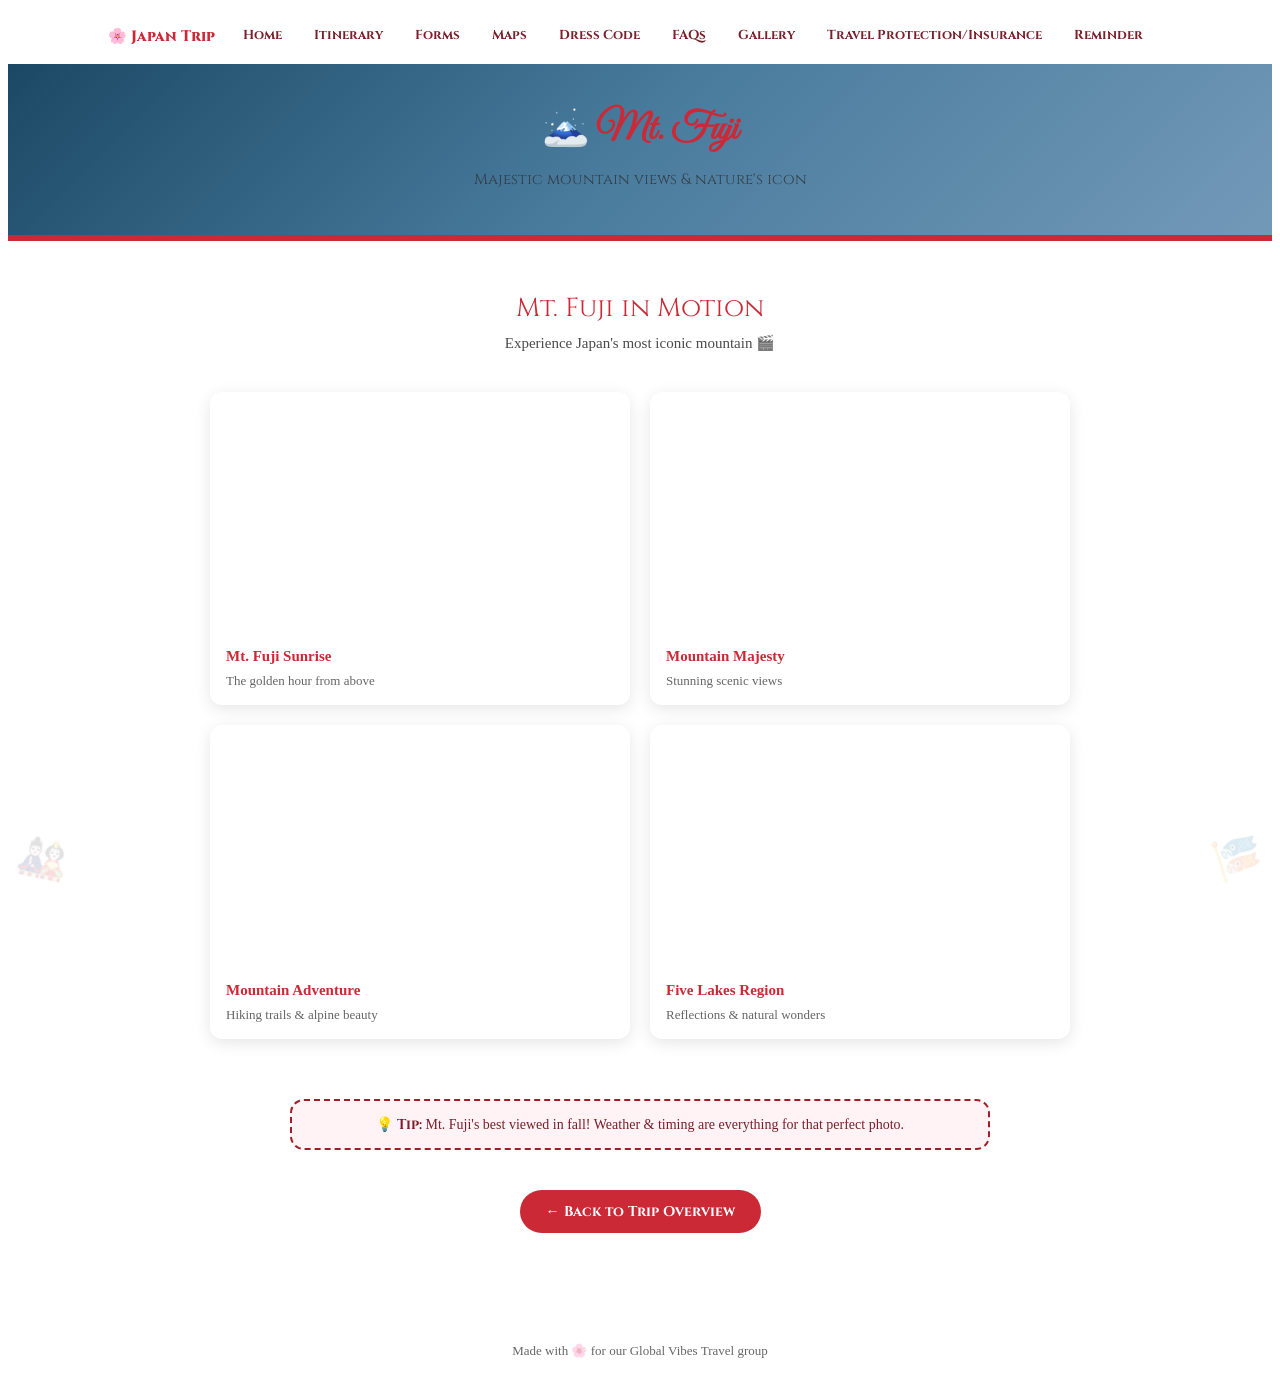
==== city-fuji.html @ 8a4d9492 "Update site with urban Japan colors, add Uri Benders as travel leader, create city media galleries -" ====
<!DOCTYPE html>
<html lang="en">
<head>
<meta charset="UTF-8">
<meta name="viewport" content="width=device-width, initial-scale=1.0">
<title>Mt. Fuji | Japan Fall Trip | Oct 9–18, 2026</title>
<link rel="preconnect" href="https://fonts.googleapis.com">
<link rel="preconnect" href="https://fonts.gstatic.com" crossorigin>
<link href="https://fonts.googleapis.com/css2?family=Kosugi+Maru&family=M+PLUS+Rounded+1c:wght@700;800&family=Great+Vibes&family=Cinzel:wght@400;700&display=swap" rel="stylesheet">
<link rel="stylesheet" href="style.css">
<style>
.city-hero { background: linear-gradient(135deg, #1b4965 0%, #4a7c9e 50%, #7399b8 100%); }
.videos-grid {
  display: grid;
  grid-template-columns: repeat(auto-fit, minmax(280px, 1fr));
  gap: 20px;
  margin: 40px 0;
}
.video-card {
  background: white;
  border-radius: 12px;
  overflow: hidden;
  box-shadow: 0 4px 16px rgba(0,0,0,0.1);
  transition: transform 0.2s ease;
}
.video-card:hover { transform: translateY(-4px); }
.video-embed {
  width: 100%;
  aspect-ratio: 16 / 9;
  border: none;
}
.video-info {
  padding: 16px;
}
.video-info h3 {
  margin: 0 0 8px;
  font-size: 15px;
  color: var(--jr);
}
.video-info p {
  margin: 0;
  font-size: 13px;
  color: #666;
}
</style>
</head>
<body>

<span class="page-sticker corner-tl">🌸</span>
<span class="page-sticker corner-tr">⛩️</span>
<span class="page-sticker corner-bl">🎎</span>
<span class="page-sticker corner-br">🎏</span>

<nav class="site-nav">
  <div class="site-nav-inner">
    <a href="index.html" class="nav-logo">🌸 Japan Trip</a>
    <div class="nav-links">
      <a href="index.html">Home</a>
      <a href="itinerary.html">Itinerary</a>
      <a href="forms.html">Forms</a>
      <a href="maps.html">Maps</a>
      <a href="dress-code.html">Dress Code</a>
      <a href="faqs.html">FAQs</a>
      <a href="gallery.html">Gallery</a>
      <a href="insurance.html">Travel Protection/Insurance</a>
      <a href="reminder.html">Reminder</a>
    </div>
  </div>
</nav>

<header class="page-hero city-hero">
  <h1>🗻 Mt. Fuji</h1>
  <p class="sub">Majestic mountain views & nature's icon</p>
</header>

<main>
<div class="home-box">
  <div class="section-title">Mt. Fuji in Motion</div>
  <div class="section-sub">Experience Japan's most iconic mountain 🎬</div>

  <div class="videos-grid">
    <div class="video-card">
      <iframe class="video-embed" src="https://www.youtube.com/embed/xOSHVGpJplE" title="Mt. Fuji sunrise"></iframe>
      <div class="video-info">
        <h3>Mt. Fuji Sunrise</h3>
        <p>The golden hour from above</p>
      </div>
    </div>
    <div class="video-card">
      <iframe class="video-embed" src="https://www.youtube.com/embed/9fhyPrWvxEg" title="Mt. Fuji landscape"></iframe>
      <div class="video-info">
        <h3>Mountain Majesty</h3>
        <p>Stunning scenic views</p>
      </div>
    </div>
    <div class="video-card">
      <iframe class="video-embed" src="https://www.youtube.com/embed/nTq0K3nN1gk" title="Mt. Fuji hiking"></iframe>
      <div class="video-info">
        <h3>Mountain Adventure</h3>
        <p>Hiking trails & alpine beauty</p>
      </div>
    </div>
    <div class="video-card">
      <iframe class="video-embed" src="https://www.youtube.com/embed/cYTJtN5LQMM" title="Mt. Fuji five lakes"></iframe>
      <div class="video-info">
        <h3>Five Lakes Region</h3>
        <p>Reflections & natural wonders</p>
      </div>
    </div>
  </div>

  <div class="banner-note" style="margin-top:60px;">
    <strong>💡 Tip:</strong> Mt. Fuji's best viewed in fall! Weather & timing are everything for that perfect photo.
  </div>

  <div style="text-align:center; margin-top:40px;">
    <a href="index.html" class="btn btn-primary">← Back to Trip Overview</a>
  </div>
</div>
</main>

<footer class="site-footer">
  Made with 🌸 for our Global Vibes Travel group
</footer>

</body>
</html>
---- style.css ----
/* Import romantic fonts */
@import url('https://fonts.googleapis.com/css2?family=Great+Vibes&family=Cinzel:wght@400;700&display=swap');

/* Color palette - Urban Japan city vibes: reds, cool grays, primary colors */
:root {
  --jr: #cc2936;               /* vibrant red primary accent */
  --jw: #ffffff;               /* white */
  --cream: #f5f5f5;            /* light gray background */
  --sakura: #ff3d47;           /* bright red for hover */
  --sakura-deep: #a01e28;      /* deep red for borders */
  --ink: #2c2c2c;              /* dark gray text */
  --gold: #ff6b35;             /* orange accent */
  --green-leaf: #1b4965;       /* teal accent */
}
* { box-sizing: border-box; }
/* Typography: use Cinzel for navigation and UI labels, Great Vibes for primary headings */
strong, b, .day-title, .day-badge, .day-city, .section-title, .footer-cta h3, .day-date, .btn, .card-title, .nav-links a, .page-hero .sub {
  font-family: 'Cinzel', 'Helvetica Neue', Arial, sans-serif;
}
header h1, .page-hero h1 {
  font-family: 'Great Vibes', cursive;
}
/* Keep logo text slightly bolder */
.nav-logo {
  font-family: 'Cinzel', 'Helvetica Neue', Arial, sans-serif;
  font-weight: 700;
}
html { scroll-behavior: smooth; }
  margin: 0;
  font-family: 'Helvetica Neue', Arial, sans-serif;
  background: var(--cream);
  color: var(--ink);
  background-image:
    radial-gradient(circle at 10% 20%, var(--sakura) 0%, transparent 12%),
    radial-gradient(circle at 90% 15%, var(--sakura) 0%, transparent 10%),
    radial-gradient(circle at 80% 80%, var(--sakura) 0%, transparent 12%),
    radial-gradient(circle at 15% 85%, var(--sakura) 0%, transparent 10%);
  background-attachment: fixed;
}

/* ---------- Top navigation ---------- */
.site-nav {
  background: white;
  border-bottom: 3px solid var(--jr);
  position: sticky;
  top: 0;
  z-index: 200;
  box-shadow: 0 2px 10px rgba(0,0,0,0.08);
}
.site-nav-inner {
  max-width: 1100px;
  margin: 0 auto;
  display: flex;
  align-items: center;
  gap: 14px;
  padding: 10px 18px;
}
.nav-logo {
  display: flex;
  align-items: center;
  gap: 6px;
  font-weight: 800;
  color: var(--jr);
  text-decoration: none;
  font-size: 15px;
  white-space: nowrap;
  flex-shrink: 0;
}
.nav-links {
  display: flex;
  gap: 4px;
  overflow-x: auto;
  scrollbar-width: thin;
  -webkit-overflow-scrolling: touch;
  padding-bottom: 2px;
}
.nav-links a {
  font-size: 13px;
  font-weight: 700;
  color: #7a1f2b;
  text-decoration: none;
  padding: 8px 14px;
  border-radius: 999px;
  white-space: nowrap;
  transition: background 0.15s ease, color 0.15s ease;
}
.nav-links a:hover { background: var(--sakura); }
.nav-links a.active { background: var(--jr); color: white; }
@media (max-width: 700px) {
  .site-nav-inner { flex-wrap: nowrap; }
  .nav-logo { display: none; }
}

/* ---------- Page hero (used on inner pages) ---------- */
.page-hero {
  text-align: center;
  padding: 40px 20px 30px;
  background: linear-gradient(180deg, var(--jw) 0%, var(--cream) 100%);
  border-bottom: 6px solid var(--jr);
  position: relative;
  overflow: hidden;
  z-index: 1;
}
.page-hero h1 {
  font-size: clamp(24px, 4.5vw, 38px);
  margin: 0 0 6px;
  color: var(--jr);
}
.page-hero .sub {
  font-size: 15px;
  color: var(--ink);
  opacity: 0.75;
}

/* ---------- Home header ---------- */
header.home-header {
  text-align: center;
  padding: 60px 20px 40px;
  background: linear-gradient(180deg, var(--jw) 0%, var(--cream) 100%);
  border-bottom: 6px solid var(--jr);
  position: relative;
  overflow: hidden;
}
.flag-circle {
  width: 90px;
  height: 90px;
  background: var(--jr);
  border-radius: 50%;
  margin: 0 auto 18px;
  box-shadow: 0 6px 18px rgba(188,0,45,0.35);
}
header.home-header h1 {
  font-size: clamp(26px, 5vw, 44px);
  margin: 0 0 6px;
  letter-spacing: 0.5px;
  color: var(--jr);
}
header.home-header .sub {
  font-size: 18px;
  color: var(--ink);
  opacity: 0.8;
  margin-bottom: 4px;
}
header.home-header .dates {
  display: inline-block;
  margin-top: 14px;
  padding: 8px 22px;
  background: var(--jr);
  color: white;
  border-radius: 999px;
  font-weight: 600;
  letter-spacing: 0.5px;
  font-size: 15px;
}
.stickers-row {
  margin-top: 22px;
  font-size: 34px;
  letter-spacing: 14px;
}

.page-sticker {
  position: fixed;
  font-size: 40px;
  opacity: 0.14;
  z-index: 0;
  pointer-events: none;
  filter: grayscale(0.1);
}
.page-sticker.corner-tl { top: 74px; left: 18px; transform: rotate(-15deg); }
.page-sticker.corner-tr { top: 74px; right: 18px; transform: rotate(15deg); }
.page-sticker.corner-bl { bottom: 18px; left: 18px; transform: rotate(12deg); }
.page-sticker.corner-br { bottom: 18px; right: 18px; transform: rotate(-10deg); }
@media (max-width: 640px) {
  .page-sticker { font-size: 26px; opacity: 0.12; }
}

/* Hero banner (floral SVG) */
.hero-banner {
  width: 100%;
  display: block;
  margin-bottom: -8px; /* pull up into page-hero for seamless look */
}

/* ---------- Photo strip (home page "Our Japan Adventure") ---------- */
.photo-strip {
  display: grid;
  grid-template-columns: repeat(5, 1fr);
  gap: 14px;
  margin-bottom: 12px;
}
@media (max-width: 800px) {
  .photo-strip { grid-template-columns: repeat(2, 1fr); }
}
@media (max-width: 420px) {
  .photo-strip { grid-template-columns: 1fr 1fr; }
}
/* Stack photo‑strip to a single column on very narrow phones */
@media (max-width: 500px) {
  .photo-strip { grid-template-columns: 1fr; }
}
.photo-card {
  position: relative;
  border-radius: 20px;
  aspect-ratio: 3 / 4;
  display: flex;
  flex-direction: column;
  align-items: center;
  justify-content: center;
  overflow: hidden;
  box-shadow: 0 6px 20px rgba(0,0,0,0.12);
  transition: transform 0.2s ease, box-shadow 0.2s ease;
  background-size: cover;
  background-position: center;
}
.photo-card:hover {
  transform: translateY(-4px) scale(1.02);
  box-shadow: 0 10px 26px rgba(0,0,0,0.18);
}
.photo-card::after {
  content: '';
  position: absolute;
  inset: 0;
  background: linear-gradient(180deg, rgba(0,0,0,0) 40%, rgba(0,0,0,0.35) 100%);
}
.photo-emoji {
  font-size: clamp(28px, 5vw, 44px);
  letter-spacing: 4px;
  z-index: 1;
  filter: drop-shadow(0 2px 6px rgba(0,0,0,0.25));
}
.photo-label {
  position: absolute;
  bottom: 10px;
  left: 0;
  right: 0;
  text-align: center;
  color: white;
  font-weight: 700;
  font-size: 15px;
  letter-spacing: 0.5px;
  z-index: 2;
  text-shadow: 0 2px 6px rgba(0,0,0,0.4);
  font-family: 'Cinzel', 'Helvetica Neue', Arial, sans-serif;
}
.photo-tokyo   { background: linear-gradient(150deg, #ff6b35 0%, #cc2936 60%, #2c2c2c 100%); }
.photo-fuji    { background: linear-gradient(150deg, #1b4965 0%, #4a7c9e 60%, #7399b8 100%); }
.photo-kyoto   { background: linear-gradient(150deg, #ff3d47 0%, #cc2936 60%, #a01e28 100%); }
.photo-nara    { background: linear-gradient(150deg, #00a86b 0%, #2d9e5a 60%, #1b5e3d 100%); }
.photo-osaka   { background: linear-gradient(150deg, #ff6b35 0%, #ff3d47 60%, #cc2936 100%); }
.photo-note {
  text-align: center;
  font-size: 13px;
  opacity: 0.65;
  margin: 6px 0 0;
}

@media (max-width: 680px) {
  .cta-box-row {
    flex-direction: column;
  }
  .cta-box {
    flex: 1 1 100%;
    max-width: 100%;
  }
}

.cta-box-row {
  display: flex;
  flex-wrap: wrap;
  gap: 14px;
  margin: 28px 0 12px;
  justify-content: center;
}
.cta-box {
  background: var(--cream);
  border: 2px solid var(--jr);
  border-radius: 16px;
  padding: 16px 12px;
  text-align: center;
  flex: 1 1 260px;
  position: relative;
  overflow: hidden;
  text-decoration: none;
  color: var(--ink);
}
.cta-box:hover {
  background: #fff3f5;
}
.cta-clouds {
  position: absolute;
  top: -12px;
  left: 0;
  right: 0;
  font-size: 28px;
  opacity: 0.25;
  pointer-events: none;
}
.cta-emoji {
  font-size: 32px;
  display: block;
  margin-top: 8px;
}
.cta-title {
  font-size: 16px;
  font-weight: 700;
  margin-top: 8px;
  color: var(--jr);
}
.cta-sub {
  font-size: 13px;
  opacity: 0.7;
  margin-top: 4px;
}
.cta-links {
  margin-top: 10px;
  display: flex;
  flex-wrap: wrap;
  justify-content: center;
  gap: 8px;
}
.cta-links a {
  font-size: 13px;
  color: var(--jr);
  text-decoration: none;
  padding: 4px 8px;
  border-radius: 8px;
  background: var(--sakura);
}
.cta-links a:hover {
  background: var(--jr);
  color: white;
}

.banner-note {
  max-width: 700px;
  margin: 24px auto 0;
  background: #fff3f5;
  border: 2px dashed var(--sakura-deep);
  border-radius: 14px;
  padding: 14px 20px;
  font-size: 14px;
  text-align: center;
  color: #7a1f2b;
}

/* ---------- Attractions tab bar (itinerary page) ---------- */
.trip-menu {
  max-width: 700px;
  margin: 22px auto 0;
  background: white;
  border-radius: 18px;
  padding: 22px 26px 30px;
  box-shadow: 0 4px 16px rgba(0,0,0,0.08);
  text-align: center;
}
.trip-menu .menu-title {
  font-weight: 800;
  font-size: 18px;
  color: var(--jr);
  margin-bottom: 12px;
}
.menu-links {
  display: flex;
  flex-wrap: wrap;
  justify-content: center;
  gap: 8px;
  margin-top: 12px;
}
.menu-links.tabs a {
  background: var(--cream);
  color: #7a1f2b;
  border-radius: 10px 10px 0 0;
  padding: 10px 20px;
  border: 2px solid var(--sakura);
  border-bottom: none;
  font-size: 14px;
  text-decoration: none;
  font-weight: 700;
}
.menu-links.tabs a:hover {
  background: var(--jr);
  color: white;
  border-color: var(--jr);
}
.anchor-offset {
  display: block;
  position: relative;
  top: -90px;
  visibility: hidden;
}

main {
  max-width: 900px;
  margin: 0 auto;
  padding: 50px 20px 80px;
  position: relative;
  z-index: 1;
}

header, footer.site-footer, .page-hero { position: relative; z-index: 1; }

.section-title {
  text-align: center;
  font-size: 26px;
  color: var(--jr);
  margin-bottom: 8px;
}
.section-sub {
  text-align: center;
  font-size: 15px;
  opacity: 0.7;
  margin-bottom: 40px;
}

/* ---------- Info cards ---------- */
/* Info‑grid – used for the home‑page card deck */
.info-grid {
  display: grid;
  /* three columns on wide screens, fall back to two then one */
  grid-template-columns: repeat(3, 1fr);
  gap: 18px;
  margin-bottom: 50px;
}
@media (max-width: 900px) {
  .info-grid { grid-template-columns: repeat(2, 1fr); }
}
@media (max-width: 680px) {
  .info-grid { grid-template-columns: 1fr; }
}
.info-card {
  background: white;
  border-radius: 18px;
  padding: 20px 22px;
  box-shadow: 0 4px 16px rgba(0,0,0,0.06);
}
.card-title {
  font-size: 16px;
  font-weight: 800;
  color: var(--jr);
  margin: 0 0 12px;
  display: flex;
  align-items: center;
  gap: 8px;
}
.info-card p, .info-card li {
  font-size: 13.5px;
  line-height: 1.6;
  color: #444;
  margin: 0 0 4px;
}
.info-card ul {
  margin: 0;
  padding-left: 18px;
}
.info-card a { color: var(--jr); text-decoration: none; font-weight: 600; }

/* ---------- Itinerary timeline ---------- */
.timeline {
  position: relative;
  padding-left: 30px;
  border-left: 4px dotted var(--sakura-deep);
}

.day-card {
  background: white;
  border-radius: 18px;
  padding: 20px 24px;
  margin-bottom: 22px;
  box-shadow: 0 4px 16px rgba(0,0,0,0.06);
  position: relative;
  transition: transform 0.15s ease;
  overflow: hidden;
}
.day-card:hover { transform: translateY(-2px); }
.day-card::before {
  content: '';
  position: absolute;
  left: -38px;
  top: 26px;
  width: 16px;
  height: 16px;
  background: var(--jr);
  border-radius: 50%;
  border: 3px solid white;
  box-shadow: 0 0 0 3px var(--sakura-deep);
}

.corner-sticker {
  position: absolute;
  font-size: 26px;
  opacity: 0.35;
  pointer-events: none;
  filter: grayscale(0.15);
}
.corner-sticker.tl { top: 8px; left: 12px; transform: rotate(-12deg); }
.corner-sticker.br { bottom: 8px; right: 12px; transform: rotate(10deg); }

.day-header {
  display: flex;
  align-items: center;
  justify-content: space-between;
  flex-wrap: wrap;
  gap: 10px;
  margin-bottom: 8px;
}
.day-badge {
  background: var(--jr);
  color: white;
  font-weight: 700;
  font-size: 13px;
  padding: 4px 12px;
  border-radius: 999px;
}
.day-date {
  font-size: 13px;
  opacity: 0.6;
  font-weight: 600;
}
.day-title {
  font-size: 19px;
  font-weight: 700;
  margin: 4px 0 8px;
  color: var(--ink);
}
.day-city {
  display: inline-flex;
  align-items: center;
  gap: 6px;
  background: var(--sakura);
  color: #7a1f2b;
  font-size: 13px;
  font-weight: 700;
  padding: 3px 12px;
  border-radius: 999px;
  margin-bottom: 10px;
}
.day-desc {
  font-size: 14.5px;
  line-height: 1.6;
  color: #444;
  margin: 8px 0;
}
.meal-tag {
  display: inline-flex;
  align-items: center;
  gap: 5px;
  font-size: 12px;
  font-weight: 700;
  color: #8a5a00;
  background: #fff6df;
  padding: 3px 10px;
  border-radius: 999px;
  margin-right: 6px;
  margin-top: 4px;
}
.hotel-tag {
  display: inline-flex;
  align-items: center;
  gap: 6px;
  font-size: 12.5px;
  font-weight: 700;
  color: #4a3b8a;
  background: #ede9ff;
  padding: 4px 10px;
  border-radius: 999px;
  margin-top: 8px;
}
.sticker-list {
  font-size: 22px;
  letter-spacing: 8px;
  margin-top: 6px;
}

/* ---------- Coming soon placeholder ---------- */
.coming-soon {
  text-align: center;
  background: white;
  border-radius: 20px;
  padding: 50px 30px;
  box-shadow: 0 4px 16px rgba(0,0,0,0.06);
}
.coming-soon .emoji-row {
  font-size: 40px;
  letter-spacing: 12px;
  margin-bottom: 18px;
}
.coming-soon h2 {
  color: var(--jr);
  font-size: 22px;
  margin: 0 0 10px;
}
.coming-soon p {
  font-size: 14.5px;
  color: #555;
  line-height: 1.6;
  max-width: 480px;
  margin: 0 auto;
}

/* ---------- Footer CTA / buttons ---------- */
.footer-cta {
  text-align: center;
  margin-top: 60px;
  padding: 30px;
  background: white;
  border-radius: 20px;
  box-shadow: 0 4px 16px rgba(0,0,0,0.06);
}
.footer-cta h3 {
  color: var(--jr);
  margin-top: 0;
}
.btn-row {
  display: flex;
  justify-content: center;
  gap: 14px;
  flex-wrap: wrap;
  margin-top: 16px;
}
.btn {
  display: inline-block;
  padding: 12px 26px;
  border-radius: 999px;
  font-weight: 700;
  font-size: 14px;
  text-decoration: none;
  cursor: pointer;
  border: none;
}
.btn-primary {
  background: var(--jr);
  color: white;
}
.btn-secondary {
  background: var(--sakura);
  color: #7a1f2b;
}

footer.site-footer {
  text-align: center;
  padding: 30px 20px;
  font-size: 13px;
  opacity: 0.6;
}

@media print {
  body { background: white; }
  .banner-note, .footer-cta, .site-nav { display: none; }
}
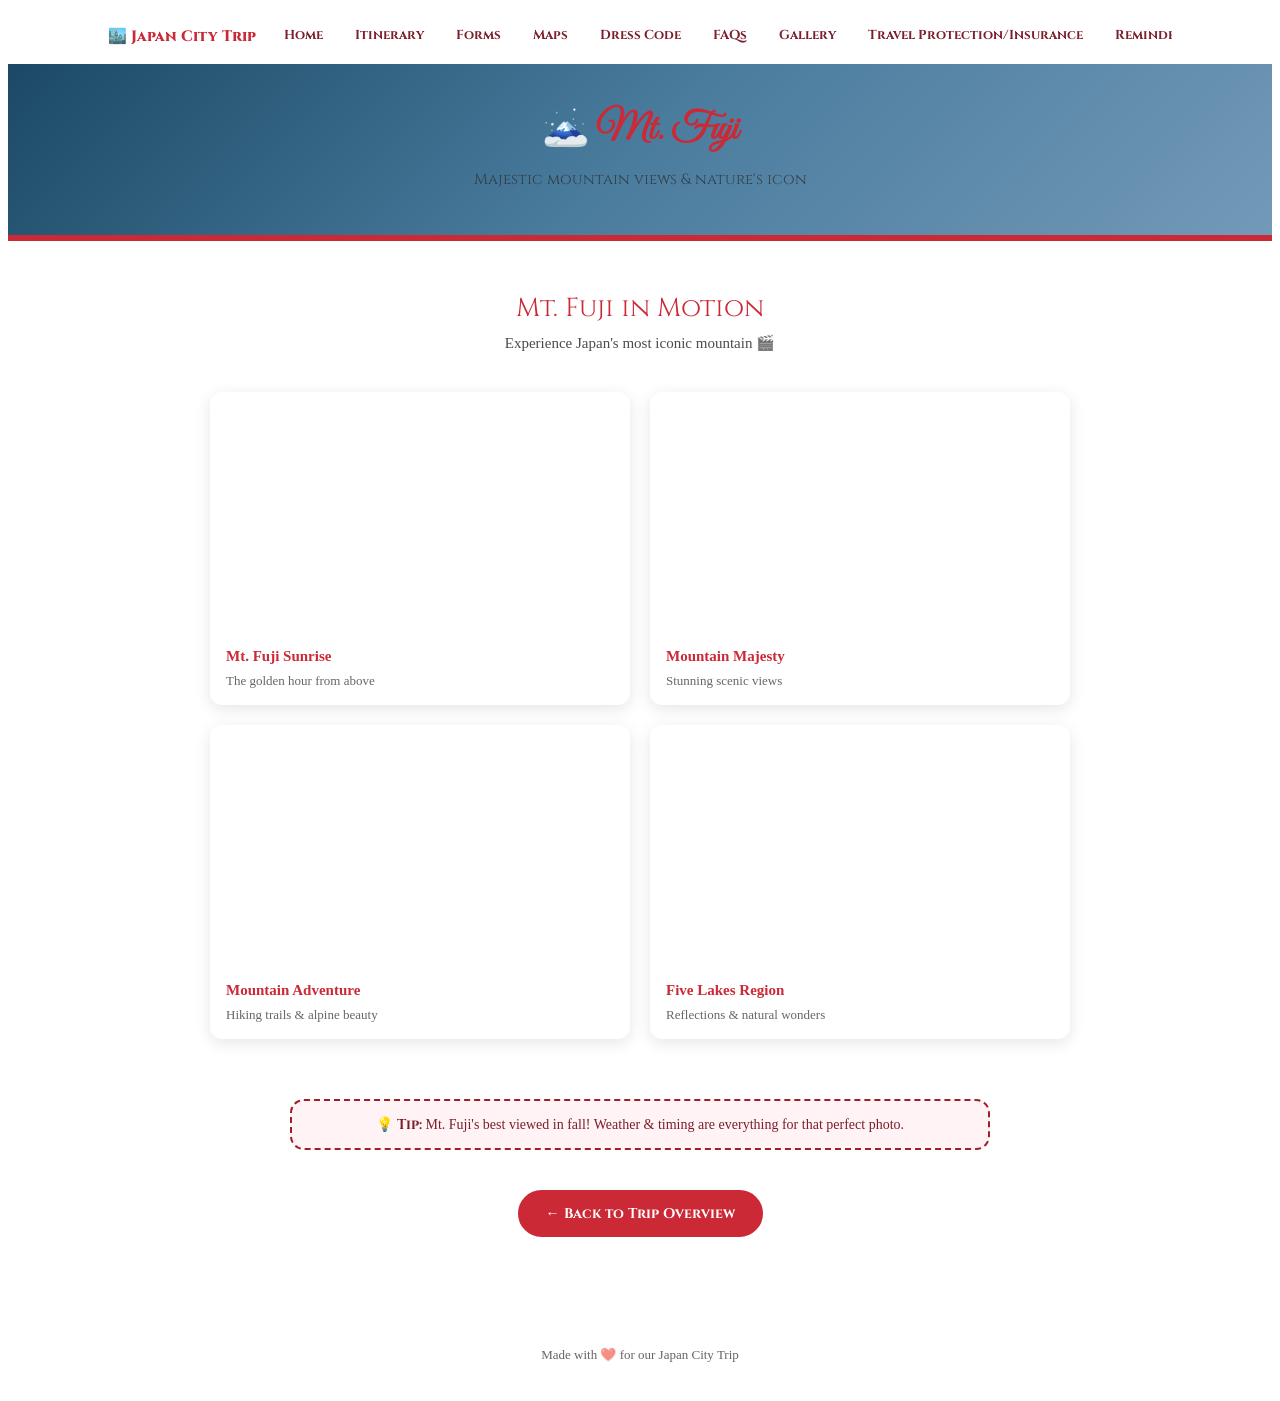
==== commit 749f72d4: "Transform site from nature/countryside to urban NYC-style Japan vibe - Removed all cherry blossom st" ====
--- a/city-fuji.html
+++ b/city-fuji.html
@@ -46,14 +46,9 @@
 </head>
 <body>
 
-<span class="page-sticker corner-tl">🌸</span>
-<span class="page-sticker corner-tr">⛩️</span>
-<span class="page-sticker corner-bl">🎎</span>
-<span class="page-sticker corner-br">🎏</span>
-
 <nav class="site-nav">
   <div class="site-nav-inner">
-    <a href="index.html" class="nav-logo">🌸 Japan Trip</a>
+    <a href="index.html" class="nav-logo">🏙️ Japan City Trip</a>
     <div class="nav-links">
       <a href="index.html">Home</a>
       <a href="itinerary.html">Itinerary</a>
@@ -120,7 +115,7 @@
 </main>
 
 <footer class="site-footer">
-  Made with 🌸 for our Global Vibes Travel group
+  Made with ❤️ for our Japan City Trip
 </footer>
 
 </body>
--- a/style.css
+++ b/style.css
@@ -161,10 +161,11 @@
 .page-sticker {
   position: fixed;
   font-size: 40px;
-  opacity: 0.14;
+  opacity: 0;
   z-index: 0;
   pointer-events: none;
   filter: grayscale(0.1);
+  display: none;
 }
 .page-sticker.corner-tl { top: 74px; left: 18px; transform: rotate(-15deg); }
 .page-sticker.corner-tr { top: 74px; right: 18px; transform: rotate(15deg); }
@@ -174,12 +175,7 @@
   .page-sticker { font-size: 26px; opacity: 0.12; }
 }
 
-/* Hero banner (floral SVG) */
-.hero-banner {
-  width: 100%;
-  display: block;
-  margin-bottom: -8px; /* pull up into page-hero for seamless look */
-}
+/* Hero banner - removed for urban vibe */
 
 /* ---------- Photo strip (home page "Our Japan Adventure") ---------- */
 .photo-strip {
@@ -211,6 +207,8 @@
   transition: transform 0.2s ease, box-shadow 0.2s ease;
   background-size: cover;
   background-position: center;
+  text-decoration: none;
+  cursor: pointer;
 }
 .photo-card:hover {
   transform: translateY(-4px) scale(1.02);
@@ -265,11 +263,11 @@
 }
 
 .cta-box-row {
-  display: flex;
-  flex-wrap: wrap;
+  display: grid;
+  grid-template-columns: repeat(auto-fit, minmax(140px, 1fr));
   gap: 14px;
   margin: 28px 0 12px;
-  justify-content: center;
+  justify-items: center;
 }
 .cta-box {
   background: var(--cream);
@@ -277,14 +275,20 @@
   border-radius: 16px;
   padding: 16px 12px;
   text-align: center;
-  flex: 1 1 260px;
+  width: 100%;
+  max-width: 180px;
   position: relative;
   overflow: hidden;
   text-decoration: none;
   color: var(--ink);
 }
 .cta-box:hover {
-  background: #fff3f5;
+  background: var(--jr);
+  color: white;
+}
+.cta-box:hover .cta-title,
+.cta-box:hover .cta-sub {
+  color: white;
 }
 .cta-clouds {
   position: absolute;
@@ -304,12 +308,13 @@
   font-size: 16px;
   font-weight: 700;
   margin-top: 8px;
-  color: var(--jr);
+  color: var(--ink);
 }
 .cta-sub {
   font-size: 13px;
   opacity: 0.7;
   margin-top: 4px;
+  color: var(--ink);
 }
 .cta-links {
   margin-top: 10px;
@@ -630,10 +635,20 @@
 .btn-primary {
   background: var(--jr);
   color: white;
+  border: 2px solid var(--jr);
+}
+.btn-primary:hover {
+  background: var(--sakura-deep);
+  border-color: var(--sakura-deep);
 }
 .btn-secondary {
-  background: var(--sakura);
-  color: #7a1f2b;
+  background: white;
+  color: var(--jr);
+  border: 2px solid var(--jr);
+}
+.btn-secondary:hover {
+  background: var(--cream);
+  border-color: var(--jr);
 }
 
 footer.site-footer {
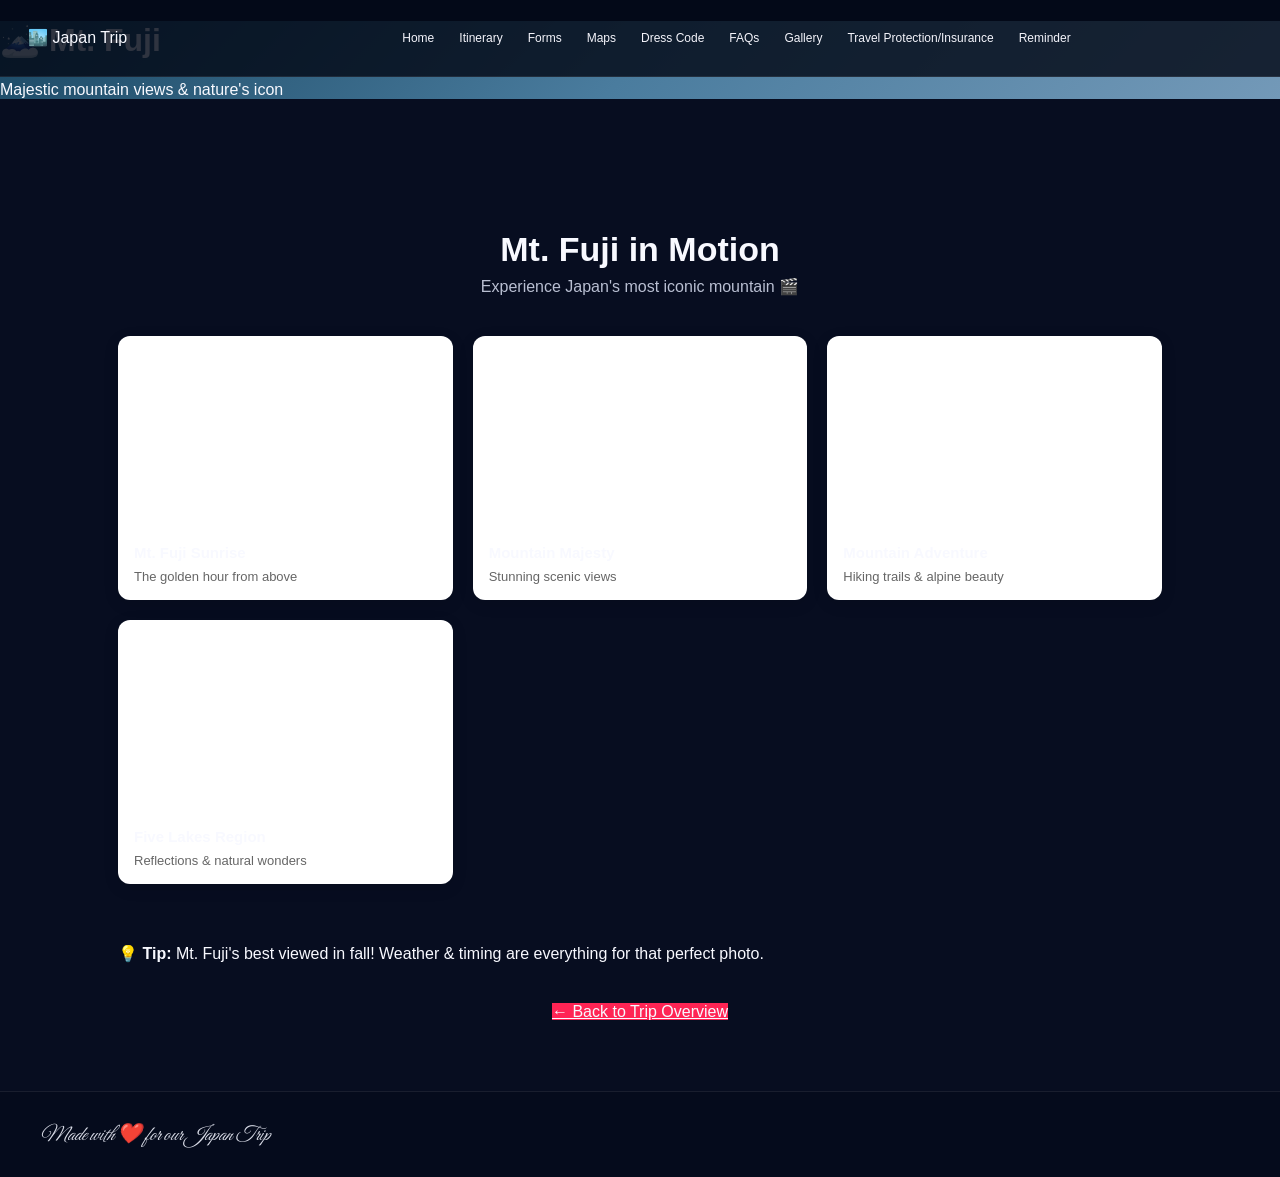
==== commit 853365d6: "Update branding: remove 'City' references, update footer attribution - Changed 'Japan City Trip' to " ====
--- a/city-fuji.html
+++ b/city-fuji.html
@@ -48,7 +48,7 @@
 
 <nav class="site-nav">
   <div class="site-nav-inner">
-    <a href="index.html" class="nav-logo">🏙️ Japan City Trip</a>
+    <a href="index.html" class="nav-logo">🏙️ Japan Trip</a>
     <div class="nav-links">
       <a href="index.html">Home</a>
       <a href="itinerary.html">Itinerary</a>
@@ -115,7 +115,7 @@
 </main>
 
 <footer class="site-footer">
-  Made with ❤️ for our Japan City Trip
+  Made with ❤️ for our Japan Trip
 </footer>
 
 </body>
--- a/style.css
+++ b/style.css
@@ -1,664 +1,7 @@
-/* Import romantic fonts */
-@import url('https://fonts.googleapis.com/css2?family=Great+Vibes&family=Cinzel:wght@400;700&display=swap');
-
-/* Color palette - Urban Japan city vibes: reds, cool grays, primary colors */
-:root {
-  --jr: #cc2936;               /* vibrant red primary accent */
-  --jw: #ffffff;               /* white */
-  --cream: #f5f5f5;            /* light gray background */
-  --sakura: #ff3d47;           /* bright red for hover */
-  --sakura-deep: #a01e28;      /* deep red for borders */
-  --ink: #2c2c2c;              /* dark gray text */
-  --gold: #ff6b35;             /* orange accent */
-  --green-leaf: #1b4965;       /* teal accent */
-}
-* { box-sizing: border-box; }
-/* Typography: use Cinzel for navigation and UI labels, Great Vibes for primary headings */
-strong, b, .day-title, .day-badge, .day-city, .section-title, .footer-cta h3, .day-date, .btn, .card-title, .nav-links a, .page-hero .sub {
-  font-family: 'Cinzel', 'Helvetica Neue', Arial, sans-serif;
-}
-header h1, .page-hero h1 {
-  font-family: 'Great Vibes', cursive;
-}
-/* Keep logo text slightly bolder */
-.nav-logo {
-  font-family: 'Cinzel', 'Helvetica Neue', Arial, sans-serif;
-  font-weight: 700;
-}
-html { scroll-behavior: smooth; }
-  margin: 0;
-  font-family: 'Helvetica Neue', Arial, sans-serif;
-  background: var(--cream);
-  color: var(--ink);
-  background-image:
-    radial-gradient(circle at 10% 20%, var(--sakura) 0%, transparent 12%),
-    radial-gradient(circle at 90% 15%, var(--sakura) 0%, transparent 10%),
-    radial-gradient(circle at 80% 80%, var(--sakura) 0%, transparent 12%),
-    radial-gradient(circle at 15% 85%, var(--sakura) 0%, transparent 10%);
-  background-attachment: fixed;
-}
-
-/* ---------- Top navigation ---------- */
-.site-nav {
-  background: white;
-  border-bottom: 3px solid var(--jr);
-  position: sticky;
-  top: 0;
-  z-index: 200;
-  box-shadow: 0 2px 10px rgba(0,0,0,0.08);
-}
-.site-nav-inner {
-  max-width: 1100px;
-  margin: 0 auto;
-  display: flex;
-  align-items: center;
-  gap: 14px;
-  padding: 10px 18px;
-}
-.nav-logo {
-  display: flex;
-  align-items: center;
-  gap: 6px;
-  font-weight: 800;
-  color: var(--jr);
-  text-decoration: none;
-  font-size: 15px;
-  white-space: nowrap;
-  flex-shrink: 0;
-}
-.nav-links {
-  display: flex;
-  gap: 4px;
-  overflow-x: auto;
-  scrollbar-width: thin;
-  -webkit-overflow-scrolling: touch;
-  padding-bottom: 2px;
-}
-.nav-links a {
-  font-size: 13px;
-  font-weight: 700;
-  color: #7a1f2b;
-  text-decoration: none;
-  padding: 8px 14px;
-  border-radius: 999px;
-  white-space: nowrap;
-  transition: background 0.15s ease, color 0.15s ease;
-}
-.nav-links a:hover { background: var(--sakura); }
-.nav-links a.active { background: var(--jr); color: white; }
-@media (max-width: 700px) {
-  .site-nav-inner { flex-wrap: nowrap; }
-  .nav-logo { display: none; }
-}
-
-/* ---------- Page hero (used on inner pages) ---------- */
-.page-hero {
-  text-align: center;
-  padding: 40px 20px 30px;
-  background: linear-gradient(180deg, var(--jw) 0%, var(--cream) 100%);
-  border-bottom: 6px solid var(--jr);
-  position: relative;
-  overflow: hidden;
-  z-index: 1;
-}
-.page-hero h1 {
-  font-size: clamp(24px, 4.5vw, 38px);
-  margin: 0 0 6px;
-  color: var(--jr);
-}
-.page-hero .sub {
-  font-size: 15px;
-  color: var(--ink);
-  opacity: 0.75;
-}
-
-/* ---------- Home header ---------- */
-header.home-header {
-  text-align: center;
-  padding: 60px 20px 40px;
-  background: linear-gradient(180deg, var(--jw) 0%, var(--cream) 100%);
-  border-bottom: 6px solid var(--jr);
-  position: relative;
-  overflow: hidden;
-}
-.flag-circle {
-  width: 90px;
-  height: 90px;
-  background: var(--jr);
-  border-radius: 50%;
-  margin: 0 auto 18px;
-  box-shadow: 0 6px 18px rgba(188,0,45,0.35);
-}
-header.home-header h1 {
-  font-size: clamp(26px, 5vw, 44px);
-  margin: 0 0 6px;
-  letter-spacing: 0.5px;
-  color: var(--jr);
-}
-header.home-header .sub {
-  font-size: 18px;
-  color: var(--ink);
-  opacity: 0.8;
-  margin-bottom: 4px;
-}
-header.home-header .dates {
-  display: inline-block;
-  margin-top: 14px;
-  padding: 8px 22px;
-  background: var(--jr);
-  color: white;
-  border-radius: 999px;
-  font-weight: 600;
-  letter-spacing: 0.5px;
-  font-size: 15px;
-}
-.stickers-row {
-  margin-top: 22px;
-  font-size: 34px;
-  letter-spacing: 14px;
-}
-
-.page-sticker {
-  position: fixed;
-  font-size: 40px;
-  opacity: 0;
-  z-index: 0;
-  pointer-events: none;
-  filter: grayscale(0.1);
-  display: none;
-}
-.page-sticker.corner-tl { top: 74px; left: 18px; transform: rotate(-15deg); }
-.page-sticker.corner-tr { top: 74px; right: 18px; transform: rotate(15deg); }
-.page-sticker.corner-bl { bottom: 18px; left: 18px; transform: rotate(12deg); }
-.page-sticker.corner-br { bottom: 18px; right: 18px; transform: rotate(-10deg); }
-@media (max-width: 640px) {
-  .page-sticker { font-size: 26px; opacity: 0.12; }
-}
-
-/* Hero banner - removed for urban vibe */
-
-/* ---------- Photo strip (home page "Our Japan Adventure") ---------- */
-.photo-strip {
-  display: grid;
-  grid-template-columns: repeat(5, 1fr);
-  gap: 14px;
-  margin-bottom: 12px;
-}
-@media (max-width: 800px) {
-  .photo-strip { grid-template-columns: repeat(2, 1fr); }
-}
-@media (max-width: 420px) {
-  .photo-strip { grid-template-columns: 1fr 1fr; }
-}
-/* Stack photo‑strip to a single column on very narrow phones */
-@media (max-width: 500px) {
-  .photo-strip { grid-template-columns: 1fr; }
-}
-.photo-card {
-  position: relative;
-  border-radius: 20px;
-  aspect-ratio: 3 / 4;
-  display: flex;
-  flex-direction: column;
-  align-items: center;
-  justify-content: center;
-  overflow: hidden;
-  box-shadow: 0 6px 20px rgba(0,0,0,0.12);
-  transition: transform 0.2s ease, box-shadow 0.2s ease;
-  background-size: cover;
-  background-position: center;
-  text-decoration: none;
-  cursor: pointer;
-}
-.photo-card:hover {
-  transform: translateY(-4px) scale(1.02);
-  box-shadow: 0 10px 26px rgba(0,0,0,0.18);
-}
-.photo-card::after {
-  content: '';
-  position: absolute;
-  inset: 0;
-  background: linear-gradient(180deg, rgba(0,0,0,0) 40%, rgba(0,0,0,0.35) 100%);
-}
-.photo-emoji {
-  font-size: clamp(28px, 5vw, 44px);
-  letter-spacing: 4px;
-  z-index: 1;
-  filter: drop-shadow(0 2px 6px rgba(0,0,0,0.25));
-}
-.photo-label {
-  position: absolute;
-  bottom: 10px;
-  left: 0;
-  right: 0;
-  text-align: center;
-  color: white;
-  font-weight: 700;
-  font-size: 15px;
-  letter-spacing: 0.5px;
-  z-index: 2;
-  text-shadow: 0 2px 6px rgba(0,0,0,0.4);
-  font-family: 'Cinzel', 'Helvetica Neue', Arial, sans-serif;
-}
-.photo-tokyo   { background: linear-gradient(150deg, #ff6b35 0%, #cc2936 60%, #2c2c2c 100%); }
-.photo-fuji    { background: linear-gradient(150deg, #1b4965 0%, #4a7c9e 60%, #7399b8 100%); }
-.photo-kyoto   { background: linear-gradient(150deg, #ff3d47 0%, #cc2936 60%, #a01e28 100%); }
-.photo-nara    { background: linear-gradient(150deg, #00a86b 0%, #2d9e5a 60%, #1b5e3d 100%); }
-.photo-osaka   { background: linear-gradient(150deg, #ff6b35 0%, #ff3d47 60%, #cc2936 100%); }
-.photo-note {
-  text-align: center;
-  font-size: 13px;
-  opacity: 0.65;
-  margin: 6px 0 0;
-}
-
-@media (max-width: 680px) {
-  .cta-box-row {
-    flex-direction: column;
-  }
-  .cta-box {
-    flex: 1 1 100%;
-    max-width: 100%;
-  }
-}
-
-.cta-box-row {
-  display: grid;
-  grid-template-columns: repeat(auto-fit, minmax(140px, 1fr));
-  gap: 14px;
-  margin: 28px 0 12px;
-  justify-items: center;
-}
-.cta-box {
-  background: var(--cream);
-  border: 2px solid var(--jr);
-  border-radius: 16px;
-  padding: 16px 12px;
-  text-align: center;
-  width: 100%;
-  max-width: 180px;
-  position: relative;
-  overflow: hidden;
-  text-decoration: none;
-  color: var(--ink);
-}
-.cta-box:hover {
-  background: var(--jr);
-  color: white;
-}
-.cta-box:hover .cta-title,
-.cta-box:hover .cta-sub {
-  color: white;
-}
-.cta-clouds {
-  position: absolute;
-  top: -12px;
-  left: 0;
-  right: 0;
-  font-size: 28px;
-  opacity: 0.25;
-  pointer-events: none;
-}
-.cta-emoji {
-  font-size: 32px;
-  display: block;
-  margin-top: 8px;
-}
-.cta-title {
-  font-size: 16px;
-  font-weight: 700;
-  margin-top: 8px;
-  color: var(--ink);
-}
-.cta-sub {
-  font-size: 13px;
-  opacity: 0.7;
-  margin-top: 4px;
-  color: var(--ink);
-}
-.cta-links {
-  margin-top: 10px;
-  display: flex;
-  flex-wrap: wrap;
-  justify-content: center;
-  gap: 8px;
-}
-.cta-links a {
-  font-size: 13px;
-  color: var(--jr);
-  text-decoration: none;
-  padding: 4px 8px;
-  border-radius: 8px;
-  background: var(--sakura);
-}
-.cta-links a:hover {
-  background: var(--jr);
-  color: white;
-}
-
-.banner-note {
-  max-width: 700px;
-  margin: 24px auto 0;
-  background: #fff3f5;
-  border: 2px dashed var(--sakura-deep);
-  border-radius: 14px;
-  padding: 14px 20px;
-  font-size: 14px;
-  text-align: center;
-  color: #7a1f2b;
-}
-
-/* ---------- Attractions tab bar (itinerary page) ---------- */
-.trip-menu {
-  max-width: 700px;
-  margin: 22px auto 0;
-  background: white;
-  border-radius: 18px;
-  padding: 22px 26px 30px;
-  box-shadow: 0 4px 16px rgba(0,0,0,0.08);
-  text-align: center;
-}
-.trip-menu .menu-title {
-  font-weight: 800;
-  font-size: 18px;
-  color: var(--jr);
-  margin-bottom: 12px;
-}
-.menu-links {
-  display: flex;
-  flex-wrap: wrap;
-  justify-content: center;
-  gap: 8px;
-  margin-top: 12px;
-}
-.menu-links.tabs a {
-  background: var(--cream);
-  color: #7a1f2b;
-  border-radius: 10px 10px 0 0;
-  padding: 10px 20px;
-  border: 2px solid var(--sakura);
-  border-bottom: none;
-  font-size: 14px;
-  text-decoration: none;
-  font-weight: 700;
-}
-.menu-links.tabs a:hover {
-  background: var(--jr);
-  color: white;
-  border-color: var(--jr);
-}
-.anchor-offset {
-  display: block;
-  position: relative;
-  top: -90px;
-  visibility: hidden;
-}
-
-main {
-  max-width: 900px;
-  margin: 0 auto;
-  padding: 50px 20px 80px;
-  position: relative;
-  z-index: 1;
-}
-
-header, footer.site-footer, .page-hero { position: relative; z-index: 1; }
-
-.section-title {
-  text-align: center;
-  font-size: 26px;
-  color: var(--jr);
-  margin-bottom: 8px;
-}
-.section-sub {
-  text-align: center;
-  font-size: 15px;
-  opacity: 0.7;
-  margin-bottom: 40px;
-}
-
-/* ---------- Info cards ---------- */
-/* Info‑grid – used for the home‑page card deck */
-.info-grid {
-  display: grid;
-  /* three columns on wide screens, fall back to two then one */
-  grid-template-columns: repeat(3, 1fr);
-  gap: 18px;
-  margin-bottom: 50px;
-}
-@media (max-width: 900px) {
-  .info-grid { grid-template-columns: repeat(2, 1fr); }
-}
-@media (max-width: 680px) {
-  .info-grid { grid-template-columns: 1fr; }
-}
-.info-card {
-  background: white;
-  border-radius: 18px;
-  padding: 20px 22px;
-  box-shadow: 0 4px 16px rgba(0,0,0,0.06);
-}
-.card-title {
-  font-size: 16px;
-  font-weight: 800;
-  color: var(--jr);
-  margin: 0 0 12px;
-  display: flex;
-  align-items: center;
-  gap: 8px;
-}
-.info-card p, .info-card li {
-  font-size: 13.5px;
-  line-height: 1.6;
-  color: #444;
-  margin: 0 0 4px;
-}
-.info-card ul {
-  margin: 0;
-  padding-left: 18px;
-}
-.info-card a { color: var(--jr); text-decoration: none; font-weight: 600; }
-
-/* ---------- Itinerary timeline ---------- */
-.timeline {
-  position: relative;
-  padding-left: 30px;
-  border-left: 4px dotted var(--sakura-deep);
-}
-
-.day-card {
-  background: white;
-  border-radius: 18px;
-  padding: 20px 24px;
-  margin-bottom: 22px;
-  box-shadow: 0 4px 16px rgba(0,0,0,0.06);
-  position: relative;
-  transition: transform 0.15s ease;
-  overflow: hidden;
-}
-.day-card:hover { transform: translateY(-2px); }
-.day-card::before {
-  content: '';
-  position: absolute;
-  left: -38px;
-  top: 26px;
-  width: 16px;
-  height: 16px;
-  background: var(--jr);
-  border-radius: 50%;
-  border: 3px solid white;
-  box-shadow: 0 0 0 3px var(--sakura-deep);
-}
-
-.corner-sticker {
-  position: absolute;
-  font-size: 26px;
-  opacity: 0.35;
-  pointer-events: none;
-  filter: grayscale(0.15);
-}
-.corner-sticker.tl { top: 8px; left: 12px; transform: rotate(-12deg); }
-.corner-sticker.br { bottom: 8px; right: 12px; transform: rotate(10deg); }
-
-.day-header {
-  display: flex;
-  align-items: center;
-  justify-content: space-between;
-  flex-wrap: wrap;
-  gap: 10px;
-  margin-bottom: 8px;
-}
-.day-badge {
-  background: var(--jr);
-  color: white;
-  font-weight: 700;
-  font-size: 13px;
-  padding: 4px 12px;
-  border-radius: 999px;
-}
-.day-date {
-  font-size: 13px;
-  opacity: 0.6;
-  font-weight: 600;
-}
-.day-title {
-  font-size: 19px;
-  font-weight: 700;
-  margin: 4px 0 8px;
-  color: var(--ink);
-}
-.day-city {
-  display: inline-flex;
-  align-items: center;
-  gap: 6px;
-  background: var(--sakura);
-  color: #7a1f2b;
-  font-size: 13px;
-  font-weight: 700;
-  padding: 3px 12px;
-  border-radius: 999px;
-  margin-bottom: 10px;
-}
-.day-desc {
-  font-size: 14.5px;
-  line-height: 1.6;
-  color: #444;
-  margin: 8px 0;
-}
-.meal-tag {
-  display: inline-flex;
-  align-items: center;
-  gap: 5px;
-  font-size: 12px;
-  font-weight: 700;
-  color: #8a5a00;
-  background: #fff6df;
-  padding: 3px 10px;
-  border-radius: 999px;
-  margin-right: 6px;
-  margin-top: 4px;
-}
-.hotel-tag {
-  display: inline-flex;
-  align-items: center;
-  gap: 6px;
-  font-size: 12.5px;
-  font-weight: 700;
-  color: #4a3b8a;
-  background: #ede9ff;
-  padding: 4px 10px;
-  border-radius: 999px;
-  margin-top: 8px;
-}
-.sticker-list {
-  font-size: 22px;
-  letter-spacing: 8px;
-  margin-top: 6px;
-}
-
-/* ---------- Coming soon placeholder ---------- */
-.coming-soon {
-  text-align: center;
-  background: white;
-  border-radius: 20px;
-  padding: 50px 30px;
-  box-shadow: 0 4px 16px rgba(0,0,0,0.06);
-}
-.coming-soon .emoji-row {
-  font-size: 40px;
-  letter-spacing: 12px;
-  margin-bottom: 18px;
-}
-.coming-soon h2 {
-  color: var(--jr);
-  font-size: 22px;
-  margin: 0 0 10px;
-}
-.coming-soon p {
-  font-size: 14.5px;
-  color: #555;
-  line-height: 1.6;
-  max-width: 480px;
-  margin: 0 auto;
-}
-
-/* ---------- Footer CTA / buttons ---------- */
-.footer-cta {
-  text-align: center;
-  margin-top: 60px;
-  padding: 30px;
-  background: white;
-  border-radius: 20px;
-  box-shadow: 0 4px 16px rgba(0,0,0,0.06);
-}
-.footer-cta h3 {
-  color: var(--jr);
-  margin-top: 0;
-}
-.btn-row {
-  display: flex;
-  justify-content: center;
-  gap: 14px;
-  flex-wrap: wrap;
-  margin-top: 16px;
-}
-.btn {
-  display: inline-block;
-  padding: 12px 26px;
-  border-radius: 999px;
-  font-weight: 700;
-  font-size: 14px;
-  text-decoration: none;
-  cursor: pointer;
-  border: none;
-}
-.btn-primary {
-  background: var(--jr);
-  color: white;
-  border: 2px solid var(--jr);
-}
-.btn-primary:hover {
-  background: var(--sakura-deep);
-  border-color: var(--sakura-deep);
-}
-.btn-secondary {
-  background: white;
-  color: var(--jr);
-  border: 2px solid var(--jr);
-}
-.btn-secondary:hover {
-  background: var(--cream);
-  border-color: var(--jr);
-}
-
-footer.site-footer {
-  text-align: center;
-  padding: 30px 20px;
-  font-size: 13px;
-  opacity: 0.6;
-}
-
-@media print {
-  body { background: white; }
-  .banner-note, .footer-cta, .site-nav { display: none; }
-}
+:root{--navy:#070d20;--panel:#111a32;--panel2:#151f3a;--white:#f8f9ff;--muted:#b9bfd2;--pink:#ff2454;--cyan:#19d9f4;--line:rgba(210,221,255,.22);--font:'DM Sans',Arial,sans-serif;--display:'Barlow Condensed',Arial,sans-serif}
+*{box-sizing:border-box}html{scroll-behavior:smooth}body{margin:0;background:var(--navy);color:var(--white);font-family:var(--font);font-size:16px}a{color:inherit}button{font:inherit}.site-nav{position:absolute;top:0;left:0;width:100%;z-index:10;background:rgba(3,9,22,.82);border-bottom:1px solid rgba(255,255,255,.08)}.site-nav-inner{max-width:1280px;margin:auto;min-height:76px;padding:10px 28px;display:flex;align-items:center;gap:28px}.nav-logo{display:flex;align-items:center;gap:10px;text-decoration:none;line-height:.82;min-width:165px}.nav-logo .torii-mark{font-size:38px;color:var(--pink);font-family:serif;transform:scaleX(1.2)}.nav-logo b,.nav-logo small{display:block}.nav-logo b{font:800 25px/1 var(--display);letter-spacing:1px}.nav-logo small{font:700 10px/1.5 var(--display);letter-spacing:4px;color:#cfd5e4}.nav-links{display:flex;align-items:center;justify-content:center;gap:25px;flex:1}.nav-links a{font-size:12px;text-decoration:none;color:#f4f4fb;white-space:nowrap;position:relative;padding:21px 0}.nav-links a:after{content:'';position:absolute;bottom:10px;left:0;width:0;height:3px;background:var(--pink);transition:.25s}.nav-links a:hover:after,.nav-links a.active:after{width:100%}.date-button{display:flex;gap:8px;align-items:center;background:var(--pink);border-radius:7px;padding:12px 16px;text-decoration:none;font:700 13px var(--display);white-space:nowrap;box-shadow:0 0 22px rgba(255,36,84,.18)}.nav-toggle{display:none;background:none;border:0;color:white}.hero{min-height:635px;position:relative;display:grid;place-items:center;text-align:center;overflow:hidden;background:linear-gradient(180deg,rgba(3,9,23,.12) 0%,rgba(4,11,28,.17) 38%,#080f25 100%),url('https://images.unsplash.com/photo-1519501025264-65ba15a82390?auto=format&fit=crop&w=2200&q=90') center/cover}.hero:before{content:'';position:absolute;inset:0;background:linear-gradient(90deg,rgba(4,10,27,.34),transparent 48%,rgba(4,10,27,.25));pointer-events:none}.hero-content{padding:115px 20px 35px;position:relative}.eyebrow,.section-kicker{color:var(--pink);font:600 17px var(--display);letter-spacing:6px}.hero h1{margin:7px 0 0;line-height:.83}.hero h1 strong{display:block;font:900 clamp(92px,13vw,190px)/.78 var(--display);letter-spacing:2px;text-shadow:0 4px 0 rgba(0,0,0,.2)}.hero h1 em{display:block;color:var(--pink);font:400 clamp(70px,9vw,130px)/.75 'Great Vibes',cursive;transform:rotate(-5deg);text-shadow:0 4px 20px rgba(255,36,84,.35);margin:8px 0 24px}.route{font:700 19px var(--display);letter-spacing:5px;margin:0}.route span{color:var(--pink);padding:0 7px}.hero-subtitle{font-size:15px;margin:25px 0 12px}.hero-callout{display:flex;align-items:center;gap:18px;text-align:left;max-width:380px;margin:auto;padding:13px 19px;border:1px solid var(--line);border-radius:14px;background:rgba(9,16,36,.78);backdrop-filter:blur(8px);text-decoration:none;transition:.25s}.hero-callout:hover{border-color:var(--pink);transform:translateY(-4px)}.callout-icon{width:54px;height:54px;display:grid;place-items:center;border-radius:50%;background:var(--pink);font-size:31px;flex:none}.hero-callout b,.hero-callout small{display:block}.hero-callout b{font-size:14px;margin-bottom:5px}.hero-callout small{font-size:12px;line-height:1.35;color:#d0d5e0}.callout-arrow{font-size:25px;margin-left:auto}.scroll-cue{position:absolute;bottom:17px;color:#fff;text-decoration:none;opacity:.7;font-size:25px}.contact-band{padding:24px 20px 25px;background:linear-gradient(180deg,#131a37,#0c142c);border-bottom:1px solid var(--line);text-align:center}.contact-band .section-kicker{font-size:13px}.contact-card{max-width:1050px;margin:16px auto 0;border:1px solid var(--line);border-radius:14px;padding:18px 22px;display:grid;grid-template-columns:1fr 1px 1.15fr;align-items:center;text-align:left;background:rgba(255,255,255,.025)}.contact-person{display:flex;align-items:center;gap:18px;padding:0 0 0 0}.contact-person:nth-of-type(2){padding-left:45px}.profile-icon{width:52px;height:52px;display:grid;place-items:center;border:1px solid;border-radius:50%;font-size:31px;flex:none}.profile-icon.red{color:var(--pink)}.profile-icon.cyan{color:#4b9dff}.contact-person b,.contact-person small,.contact-person a{display:block}.contact-person b{font-size:14px;margin-bottom:8px}.contact-person small{color:#ccd2df;font-size:12px;margin-bottom:6px}.contact-person a{font-size:13px;color:#d7dbea;text-decoration:none}.contact-divider{height:48px;background:var(--line)}.section-shell{max-width:1240px;margin:auto;padding-left:28px;padding-right:28px}.quick-links{padding-top:17px;padding-bottom:30px}.quick-links>.section-kicker{text-align:center;color:#f2f4ff;font-size:12px;margin:0 0 12px}.quick-grid{display:grid;grid-template-columns:repeat(7,1fr);gap:14px}.quick-card{background:linear-gradient(150deg,#17213c,#0c142b);border:1px solid var(--line);min-height:155px;border-radius:14px;display:flex;align-items:center;flex-direction:column;justify-content:center;text-align:center;text-decoration:none;transition:transform .25s,background .25s,border-color .25s;position:relative;overflow:hidden}.quick-card:hover{transform:translateY(-7px);border-color:currentColor;background:#18243f}.quick-card .line-icon{font-size:48px;line-height:1;margin-bottom:12px;font-family:serif;text-shadow:0 0 14px currentColor}.quick-card b{font:700 16px var(--display)}.quick-card small{margin-top:7px;font-size:12px;line-height:1.35;color:#eef0f7}.pink{color:#ff4c7d}.cyan{color:#29e6ee}.violet{color:#a867ff}.blue{color:#6c95ff}.magenta{color:#f45bb3}.green{color:#56dfc2}.orange{color:#ff941c}.cities{padding-top:0;padding-bottom:25px}.section-heading{display:flex;justify-content:space-between;align-items:end;margin:0 0 13px}.section-heading .section-kicker{margin:0;font-size:11px}.section-heading h2{font:700 35px/1 var(--display);letter-spacing:.5px;margin:5px 0 0}.text-link{font-size:13px;text-decoration:none;color:#e1e5f2}.text-link span{color:var(--pink);font-size:20px;margin-left:5px}.city-grid{display:grid;grid-template-columns:repeat(5,1fr);gap:7px}.city-card{height:326px;border:1px solid rgba(255,255,255,.22);border-radius:10px;position:relative;overflow:hidden;text-decoration:none;background-position:center;background-size:cover;transition:transform .3s,box-shadow .3s}.city-card:before{content:'';position:absolute;inset:0;background:linear-gradient(180deg,rgba(0,0,0,.02) 25%,rgba(4,8,20,.87) 100%);transition:.3s}.city-card:hover{transform:translateY(-8px);box-shadow:0 13px 30px rgba(0,0,0,.4)}.city-card:hover:before{background:linear-gradient(180deg,rgba(0,0,0,.08),rgba(4,8,20,.95))}.city-card.tokyo{background-image:url('https://images.unsplash.com/photo-1536098561742-ca998e48cbcc?auto=format&fit=crop&w=900&q=85')}.city-card.fuji{background-image:url('https://images.unsplash.com/photo-1490806843957-31f4c9a91c65?auto=format&fit=crop&w=900&q=85')}.city-card.kyoto{background-image:url('https://images.unsplash.com/photo-1493976040374-85c8e12f0c0e?auto=format&fit=crop&w=900&q=85')}.city-card.nara{background-image:url('https://images.unsplash.com/photo-1528360983277-13d401cdc186?auto=format&fit=crop&w=900&q=85')}.city-card.osaka{background-image:url('https://images.unsplash.com/photo-1590559899731-a382839e5549?auto=format&fit=crop&w=900&q=85')}.city-badge{position:absolute;bottom:67px;left:50%;transform:translateX(-50%);width:55px;height:55px;border:2px solid white;border-radius:50%;display:grid;place-items:center;color:white;font:32px serif;z-index:1;background:#ef2c59;box-shadow:0 0 18px rgba(255,255,255,.15)}.fuji .city-badge{background:#269bd6}.kyoto .city-badge{background:#7d30ce}.nara .city-badge{background:#2f995e}.osaka .city-badge{background:#ef8614}.city-copy{position:absolute;z-index:1;bottom:18px;left:0;right:0;text-align:center}.city-copy b{display:block;font:700 25px var(--display);letter-spacing:5px}.city-copy small{display:block;font-size:11px;color:#d6dae6;margin-top:2px}.site-footer{min-height:86px;background:#050b1c;border-top:1px solid rgba(255,255,255,.08);display:flex;align-items:center;gap:15px;padding:20px 40px;color:#d9dce7;font:italic 20px 'Great Vibes',cursive}.site-footer i{color:var(--pink);font-style:normal}.footer-mark{width:47px;height:47px;display:grid;place-items:center;border-radius:50%;background:var(--pink);font:28px serif}.footer-skyline{font:26px var(--display);color:#101a37;margin-left:auto;letter-spacing:7px}
+/* Shared dark treatment for the existing itinerary and resource pages. */
+main:not(.home-page main){max-width:1100px;margin:0 auto;padding:115px 28px 70px}.home-page main{padding:0}.page-sticker{display:none}.section-title{font:700 34px var(--display);text-align:center;color:var(--white);margin-bottom:8px}.section-sub{text-align:center;color:var(--muted);margin-bottom:35px}.timeline{border-left:2px solid var(--pink);padding-left:25px}.day-card,.info-card,.coming-soon,.trip-menu,.footer-cta{background:var(--panel);border:1px solid var(--line);color:var(--white);border-radius:14px;box-shadow:none}.day-card{padding:22px;margin-bottom:20px;position:relative}.day-card:before{background:var(--pink);border-color:var(--navy);box-shadow:0 0 0 2px var(--pink)}.day-title,.card-title{color:var(--white)}.day-desc,.info-card p,.info-card li,.coming-soon p{color:var(--muted)}.day-city{color:var(--cyan);background:transparent;border-color:var(--cyan)}.day-badge{background:var(--pink)}.btn-primary{background:var(--pink);border-color:var(--pink)}.btn-secondary{background:transparent;color:var(--white);border-color:var(--line)}.cta-box{background:var(--panel);color:var(--white);border-color:var(--line)}.cta-title,.cta-sub{color:var(--white)}footer.site-footer{text-align:left;opacity:1}
+@media(max-width:1050px){.nav-links{gap:12px}.nav-links a{font-size:11px}.quick-grid{grid-template-columns:repeat(4,1fr)}.city-grid{grid-template-columns:repeat(3,1fr)}.city-card:nth-child(4),.city-card:nth-child(5){height:280px}.city-card:first-child{grid-row:span 2;height:566px}}
+@media(max-width:700px){.site-nav{position:absolute}.site-nav-inner{min-height:68px;padding:10px 17px;justify-content:space-between}.nav-logo{min-width:auto}.nav-logo b{font-size:22px}.nav-logo .torii-mark{font-size:32px}.nav-toggle{display:flex;width:36px;padding:5px;flex-direction:column;gap:5px;margin-left:auto}.nav-toggle span{height:2px;width:24px;background:#fff}.nav-links{display:none;position:absolute;top:68px;left:0;right:0;padding:10px 20px 18px;background:#080f24;flex-direction:column;align-items:flex-start;gap:0;border-bottom:1px solid var(--line)}.nav-links.open{display:flex}.nav-links a{padding:11px 0;width:100%;font-size:14px}.nav-links a:after{bottom:5px}.date-button{padding:10px 11px;font-size:11px}.hero{min-height:650px}.hero-content{padding-top:145px}.eyebrow{font-size:14px;letter-spacing:4px}.hero h1 strong{font-size:clamp(78px,22vw,130px)}.hero h1 em{font-size:clamp(62px,17vw,100px)}.route{font-size:14px;letter-spacing:2px}.route span{padding:0 2px}.contact-card{grid-template-columns:1fr;gap:18px;padding:18px}.contact-person:nth-of-type(2){padding-left:0}.contact-divider{height:1px;width:100%}.quick-grid{grid-template-columns:repeat(2,1fr);gap:8px}.quick-card{min-height:142px}.quick-card:last-child{grid-column:span 2}.section-shell{padding-left:16px;padding-right:16px}.section-heading{align-items:start;gap:10px;flex-direction:column}.section-heading h2{font-size:30px}.city-grid{grid-template-columns:repeat(2,1fr);gap:7px}.city-card,.city-card:first-child,.city-card:nth-child(4),.city-card:nth-child(5){height:250px;grid-row:auto}.city-card:first-child{grid-column:span 2}.site-footer{padding:18px 20px;font-size:18px}.footer-skyline{display:none}main:not(.home-page main){padding:100px 16px 50px}}
+@media(max-width:400px){.date-button{display:none}.hero h1 strong{font-size:78px}.hero h1 em{font-size:62px}.hero{min-height:620px}}
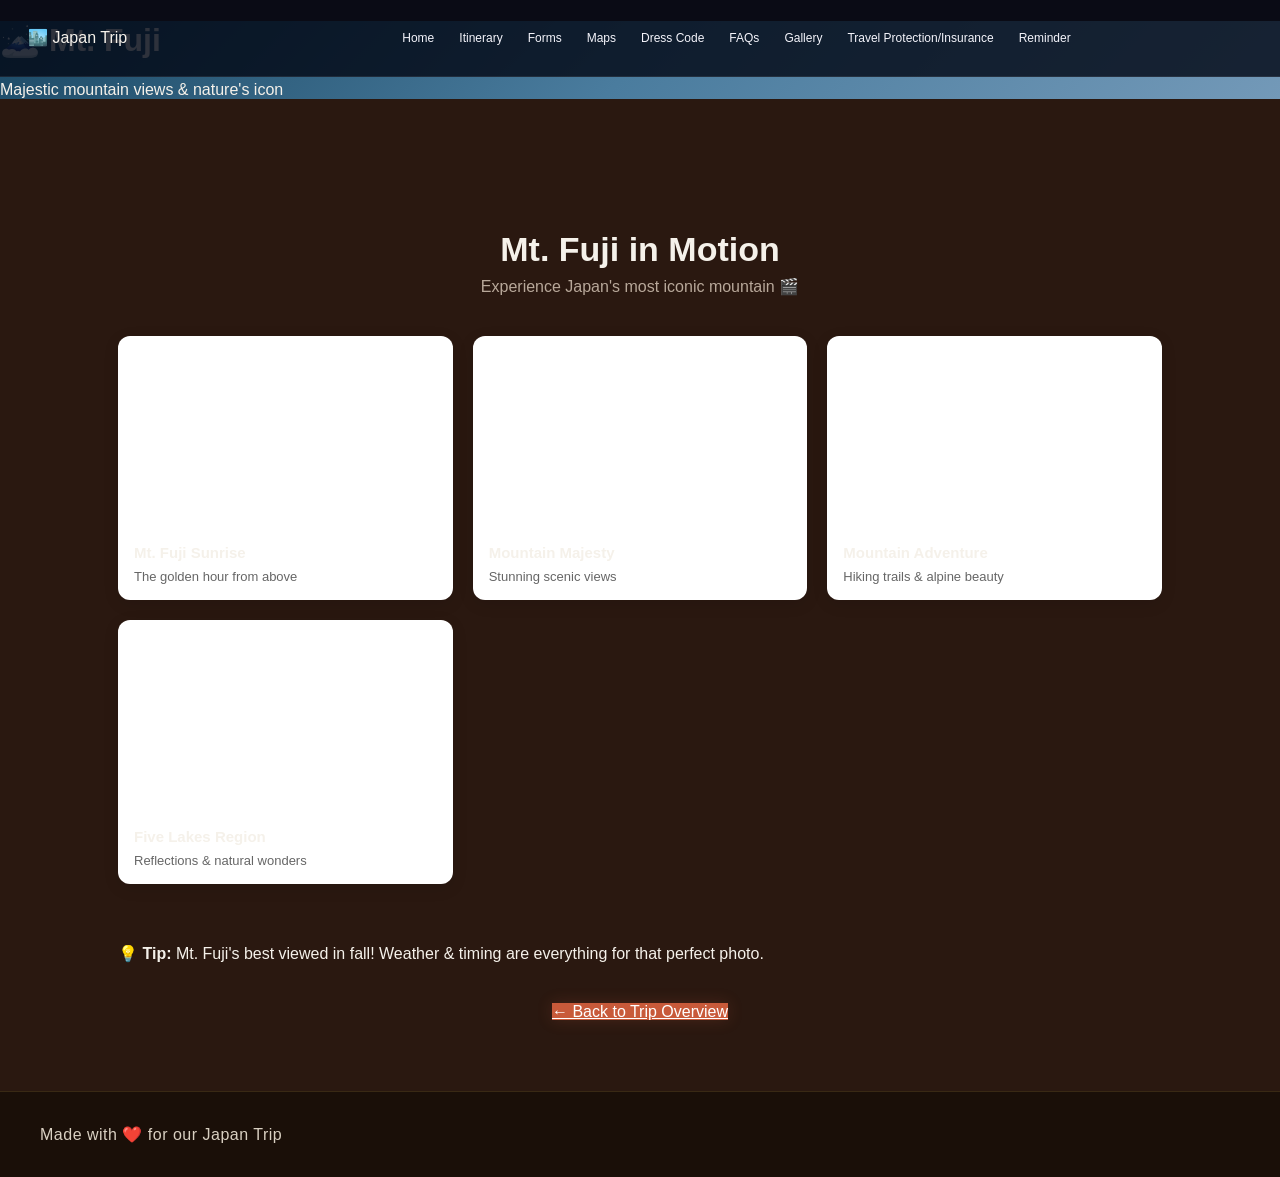
==== commit 9682a9e2: "Remove surge CNAME and gitignore it; publish verified video embed fixes The surge CNAME file (japan-" ====
--- a/city-fuji.html
+++ b/city-fuji.html
@@ -75,28 +75,28 @@
 
   <div class="videos-grid">
     <div class="video-card">
-      <iframe class="video-embed" src="https://www.youtube.com/embed/xOSHVGpJplE" title="Mt. Fuji sunrise"></iframe>
+      <iframe class="video-embed" src="https://www.youtube.com/embed/A_v0XrzrUCU" title="Mt. Fuji sunrise"></iframe>
       <div class="video-info">
         <h3>Mt. Fuji Sunrise</h3>
         <p>The golden hour from above</p>
       </div>
     </div>
     <div class="video-card">
-      <iframe class="video-embed" src="https://www.youtube.com/embed/9fhyPrWvxEg" title="Mt. Fuji landscape"></iframe>
+      <iframe class="video-embed" src="https://www.youtube.com/embed/5roRAa_pdXk" title="Mt. Fuji landscape"></iframe>
       <div class="video-info">
         <h3>Mountain Majesty</h3>
         <p>Stunning scenic views</p>
       </div>
     </div>
     <div class="video-card">
-      <iframe class="video-embed" src="https://www.youtube.com/embed/nTq0K3nN1gk" title="Mt. Fuji hiking"></iframe>
+      <iframe class="video-embed" src="https://www.youtube.com/embed/UMFLd9AAnHA" title="Mt. Fuji hiking"></iframe>
       <div class="video-info">
         <h3>Mountain Adventure</h3>
         <p>Hiking trails & alpine beauty</p>
       </div>
     </div>
     <div class="video-card">
-      <iframe class="video-embed" src="https://www.youtube.com/embed/cYTJtN5LQMM" title="Mt. Fuji five lakes"></iframe>
+      <iframe class="video-embed" src="https://www.youtube.com/embed/KiEJMhtODf0" title="Mt. Fuji five lakes"></iframe>
       <div class="video-info">
         <h3>Five Lakes Region</h3>
         <p>Reflections & natural wonders</p>
--- a/style.css
+++ b/style.css
@@ -1,7 +1,7 @@
-:root{--navy:#070d20;--panel:#111a32;--panel2:#151f3a;--white:#f8f9ff;--muted:#b9bfd2;--pink:#ff2454;--cyan:#19d9f4;--line:rgba(210,221,255,.22);--font:'DM Sans',Arial,sans-serif;--display:'Barlow Condensed',Arial,sans-serif}
-*{box-sizing:border-box}html{scroll-behavior:smooth}body{margin:0;background:var(--navy);color:var(--white);font-family:var(--font);font-size:16px}a{color:inherit}button{font:inherit}.site-nav{position:absolute;top:0;left:0;width:100%;z-index:10;background:rgba(3,9,22,.82);border-bottom:1px solid rgba(255,255,255,.08)}.site-nav-inner{max-width:1280px;margin:auto;min-height:76px;padding:10px 28px;display:flex;align-items:center;gap:28px}.nav-logo{display:flex;align-items:center;gap:10px;text-decoration:none;line-height:.82;min-width:165px}.nav-logo .torii-mark{font-size:38px;color:var(--pink);font-family:serif;transform:scaleX(1.2)}.nav-logo b,.nav-logo small{display:block}.nav-logo b{font:800 25px/1 var(--display);letter-spacing:1px}.nav-logo small{font:700 10px/1.5 var(--display);letter-spacing:4px;color:#cfd5e4}.nav-links{display:flex;align-items:center;justify-content:center;gap:25px;flex:1}.nav-links a{font-size:12px;text-decoration:none;color:#f4f4fb;white-space:nowrap;position:relative;padding:21px 0}.nav-links a:after{content:'';position:absolute;bottom:10px;left:0;width:0;height:3px;background:var(--pink);transition:.25s}.nav-links a:hover:after,.nav-links a.active:after{width:100%}.date-button{display:flex;gap:8px;align-items:center;background:var(--pink);border-radius:7px;padding:12px 16px;text-decoration:none;font:700 13px var(--display);white-space:nowrap;box-shadow:0 0 22px rgba(255,36,84,.18)}.nav-toggle{display:none;background:none;border:0;color:white}.hero{min-height:635px;position:relative;display:grid;place-items:center;text-align:center;overflow:hidden;background:linear-gradient(180deg,rgba(3,9,23,.12) 0%,rgba(4,11,28,.17) 38%,#080f25 100%),url('https://images.unsplash.com/photo-1519501025264-65ba15a82390?auto=format&fit=crop&w=2200&q=90') center/cover}.hero:before{content:'';position:absolute;inset:0;background:linear-gradient(90deg,rgba(4,10,27,.34),transparent 48%,rgba(4,10,27,.25));pointer-events:none}.hero-content{padding:115px 20px 35px;position:relative}.eyebrow,.section-kicker{color:var(--pink);font:600 17px var(--display);letter-spacing:6px}.hero h1{margin:7px 0 0;line-height:.83}.hero h1 strong{display:block;font:900 clamp(92px,13vw,190px)/.78 var(--display);letter-spacing:2px;text-shadow:0 4px 0 rgba(0,0,0,.2)}.hero h1 em{display:block;color:var(--pink);font:400 clamp(70px,9vw,130px)/.75 'Great Vibes',cursive;transform:rotate(-5deg);text-shadow:0 4px 20px rgba(255,36,84,.35);margin:8px 0 24px}.route{font:700 19px var(--display);letter-spacing:5px;margin:0}.route span{color:var(--pink);padding:0 7px}.hero-subtitle{font-size:15px;margin:25px 0 12px}.hero-callout{display:flex;align-items:center;gap:18px;text-align:left;max-width:380px;margin:auto;padding:13px 19px;border:1px solid var(--line);border-radius:14px;background:rgba(9,16,36,.78);backdrop-filter:blur(8px);text-decoration:none;transition:.25s}.hero-callout:hover{border-color:var(--pink);transform:translateY(-4px)}.callout-icon{width:54px;height:54px;display:grid;place-items:center;border-radius:50%;background:var(--pink);font-size:31px;flex:none}.hero-callout b,.hero-callout small{display:block}.hero-callout b{font-size:14px;margin-bottom:5px}.hero-callout small{font-size:12px;line-height:1.35;color:#d0d5e0}.callout-arrow{font-size:25px;margin-left:auto}.scroll-cue{position:absolute;bottom:17px;color:#fff;text-decoration:none;opacity:.7;font-size:25px}.contact-band{padding:24px 20px 25px;background:linear-gradient(180deg,#131a37,#0c142c);border-bottom:1px solid var(--line);text-align:center}.contact-band .section-kicker{font-size:13px}.contact-card{max-width:1050px;margin:16px auto 0;border:1px solid var(--line);border-radius:14px;padding:18px 22px;display:grid;grid-template-columns:1fr 1px 1.15fr;align-items:center;text-align:left;background:rgba(255,255,255,.025)}.contact-person{display:flex;align-items:center;gap:18px;padding:0 0 0 0}.contact-person:nth-of-type(2){padding-left:45px}.profile-icon{width:52px;height:52px;display:grid;place-items:center;border:1px solid;border-radius:50%;font-size:31px;flex:none}.profile-icon.red{color:var(--pink)}.profile-icon.cyan{color:#4b9dff}.contact-person b,.contact-person small,.contact-person a{display:block}.contact-person b{font-size:14px;margin-bottom:8px}.contact-person small{color:#ccd2df;font-size:12px;margin-bottom:6px}.contact-person a{font-size:13px;color:#d7dbea;text-decoration:none}.contact-divider{height:48px;background:var(--line)}.section-shell{max-width:1240px;margin:auto;padding-left:28px;padding-right:28px}.quick-links{padding-top:17px;padding-bottom:30px}.quick-links>.section-kicker{text-align:center;color:#f2f4ff;font-size:12px;margin:0 0 12px}.quick-grid{display:grid;grid-template-columns:repeat(7,1fr);gap:14px}.quick-card{background:linear-gradient(150deg,#17213c,#0c142b);border:1px solid var(--line);min-height:155px;border-radius:14px;display:flex;align-items:center;flex-direction:column;justify-content:center;text-align:center;text-decoration:none;transition:transform .25s,background .25s,border-color .25s;position:relative;overflow:hidden}.quick-card:hover{transform:translateY(-7px);border-color:currentColor;background:#18243f}.quick-card .line-icon{font-size:48px;line-height:1;margin-bottom:12px;font-family:serif;text-shadow:0 0 14px currentColor}.quick-card b{font:700 16px var(--display)}.quick-card small{margin-top:7px;font-size:12px;line-height:1.35;color:#eef0f7}.pink{color:#ff4c7d}.cyan{color:#29e6ee}.violet{color:#a867ff}.blue{color:#6c95ff}.magenta{color:#f45bb3}.green{color:#56dfc2}.orange{color:#ff941c}.cities{padding-top:0;padding-bottom:25px}.section-heading{display:flex;justify-content:space-between;align-items:end;margin:0 0 13px}.section-heading .section-kicker{margin:0;font-size:11px}.section-heading h2{font:700 35px/1 var(--display);letter-spacing:.5px;margin:5px 0 0}.text-link{font-size:13px;text-decoration:none;color:#e1e5f2}.text-link span{color:var(--pink);font-size:20px;margin-left:5px}.city-grid{display:grid;grid-template-columns:repeat(5,1fr);gap:7px}.city-card{height:326px;border:1px solid rgba(255,255,255,.22);border-radius:10px;position:relative;overflow:hidden;text-decoration:none;background-position:center;background-size:cover;transition:transform .3s,box-shadow .3s}.city-card:before{content:'';position:absolute;inset:0;background:linear-gradient(180deg,rgba(0,0,0,.02) 25%,rgba(4,8,20,.87) 100%);transition:.3s}.city-card:hover{transform:translateY(-8px);box-shadow:0 13px 30px rgba(0,0,0,.4)}.city-card:hover:before{background:linear-gradient(180deg,rgba(0,0,0,.08),rgba(4,8,20,.95))}.city-card.tokyo{background-image:url('https://images.unsplash.com/photo-1536098561742-ca998e48cbcc?auto=format&fit=crop&w=900&q=85')}.city-card.fuji{background-image:url('https://images.unsplash.com/photo-1490806843957-31f4c9a91c65?auto=format&fit=crop&w=900&q=85')}.city-card.kyoto{background-image:url('https://images.unsplash.com/photo-1493976040374-85c8e12f0c0e?auto=format&fit=crop&w=900&q=85')}.city-card.nara{background-image:url('https://images.unsplash.com/photo-1528360983277-13d401cdc186?auto=format&fit=crop&w=900&q=85')}.city-card.osaka{background-image:url('https://images.unsplash.com/photo-1590559899731-a382839e5549?auto=format&fit=crop&w=900&q=85')}.city-badge{position:absolute;bottom:67px;left:50%;transform:translateX(-50%);width:55px;height:55px;border:2px solid white;border-radius:50%;display:grid;place-items:center;color:white;font:32px serif;z-index:1;background:#ef2c59;box-shadow:0 0 18px rgba(255,255,255,.15)}.fuji .city-badge{background:#269bd6}.kyoto .city-badge{background:#7d30ce}.nara .city-badge{background:#2f995e}.osaka .city-badge{background:#ef8614}.city-copy{position:absolute;z-index:1;bottom:18px;left:0;right:0;text-align:center}.city-copy b{display:block;font:700 25px var(--display);letter-spacing:5px}.city-copy small{display:block;font-size:11px;color:#d6dae6;margin-top:2px}.site-footer{min-height:86px;background:#050b1c;border-top:1px solid rgba(255,255,255,.08);display:flex;align-items:center;gap:15px;padding:20px 40px;color:#d9dce7;font:italic 20px 'Great Vibes',cursive}.site-footer i{color:var(--pink);font-style:normal}.footer-mark{width:47px;height:47px;display:grid;place-items:center;border-radius:50%;background:var(--pink);font:28px serif}.footer-skyline{font:26px var(--display);color:#101a37;margin-left:auto;letter-spacing:7px}
+:root{--navy:#2a1810;--panel:#3d2817;--panel2:#4a3420;--white:#f5f1ea;--muted:#b8a89a;--pink:#c8644a;--cyan:#d4a574;--line:rgba(255,255,255,.08);--font:'DM Sans',Arial,sans-serif;--display:'Barlow Condensed',Arial,sans-serif;--gold:#e8b856;--burgundy:#8b3a2a;--rust:#c85a3a;--dark-bg:#2a1810;--warm-cream:#faf6f1}
+*{box-sizing:border-box}html{scroll-behavior:smooth}body{margin:0;background:var(--navy);color:var(--white);font-family:var(--font);font-size:16px}a{color:inherit}button{font:inherit}.site-nav{position:absolute;top:0;left:0;width:100%;z-index:10;background:rgba(3,9,22,.82);border-bottom:1px solid rgba(255,255,255,.08)}.site-nav-inner{max-width:1280px;margin:auto;min-height:76px;padding:10px 28px;display:flex;align-items:center;gap:28px}.nav-logo{display:flex;align-items:center;gap:10px;text-decoration:none;line-height:.82;min-width:165px}.nav-logo .torii-mark{font-size:38px;color:var(--gold);font-family:serif;transform:scaleX(1.2)}.nav-logo b,.nav-logo small{display:block}.nav-logo b{font:800 25px/1 var(--display);letter-spacing:1px}.nav-logo small{font:700 10px/1.5 var(--display);letter-spacing:4px;color:#cfd5e4}.nav-links{display:flex;align-items:center;justify-content:center;gap:25px;flex:1}.nav-links a{font-size:12px;text-decoration:none;color:#f4f4fb;white-space:nowrap;position:relative;padding:21px 0}.nav-links a:after{content:'';position:absolute;bottom:10px;left:0;width:0;height:3px;background:var(--rust);transition:.25s}.nav-links a:hover:after,.nav-links a.active:after{width:100%}.date-button{display:flex;gap:8px;align-items:center;background:var(--rust);border-radius:7px;padding:12px 16px;text-decoration:none;font:700 13px var(--display);white-space:nowrap;box-shadow:0 0 22px rgba(200,90,58,.25)}.nav-toggle{display:none;background:none;border:0;color:white}.hero{min-height:635px;position:relative;display:grid;place-items:center;text-align:center;overflow:hidden;background:linear-gradient(180deg,rgba(3,9,23,.12) 0%,rgba(4,11,28,.17) 38%,#080f25 100%),url('https://images.unsplash.com/photo-1519501025264-65ba15a82390?auto=format&fit=crop&w=2200&q=90') center/cover}.hero:before{content:'';position:absolute;inset:0;background:linear-gradient(90deg,rgba(4,10,27,.34),transparent 48%,rgba(4,10,27,.25));pointer-events:none}.hero-content{padding:115px 20px 35px;position:relative}.eyebrow,.section-kicker{color:var(--gold);font:600 17px var(--display);letter-spacing:6px}.hero h1{margin:7px 0 0;line-height:.83}.hero h1 strong{display:block;font:900 clamp(92px,13vw,190px)/.78 var(--display);letter-spacing:2px;text-shadow:0 4px 0 rgba(0,0,0,.2)}.hero h1 em{display:block;color:var(--rust);font:400 clamp(70px,9vw,130px)/.75 'Great Vibes',cursive;transform:rotate(-5deg);text-shadow:0 4px 20px rgba(200,90,58,.3);margin:8px 0 24px}.route{font:700 19px var(--display);letter-spacing:5px;margin:0}.route span{color:var(--gold);padding:0 7px}.hero-subtitle{font-size:15px;margin:25px 0 12px}.hero-callout{display:flex;align-items:center;gap:18px;text-align:left;max-width:380px;margin:auto;padding:13px 19px;border:1px solid var(--line);border-radius:14px;background:rgba(9,16,36,.78);backdrop-filter:blur(8px);text-decoration:none;transition:.25s}.hero-callout:hover{border-color:var(--gold);transform:translateY(-4px)}.callout-icon{width:54px;height:54px;display:grid;place-items:center;border-radius:50%;background:var(--rust);font-size:31px;flex:none;box-shadow:0 0 20px rgba(200,90,58,.2)}.hero-callout b,.hero-callout small{display:block}.hero-callout b{font-size:14px;margin-bottom:5px}.hero-callout small{font-size:12px;line-height:1.35;color:#d0d5e0}.callout-arrow{font-size:25px;margin-left:auto}.scroll-cue{position:absolute;bottom:17px;color:#fff;text-decoration:none;opacity:.7;font-size:25px}.contact-band{padding:24px 20px 25px;background:linear-gradient(180deg,#131a37,#0c142c);border-bottom:1px solid var(--line);text-align:center}.contact-band .section-kicker{font-size:13px}.contact-card{max-width:1050px;margin:16px auto 0;border:1px solid var(--line);border-radius:14px;padding:18px 22px;display:grid;grid-template-columns:1fr 1px 1.15fr;align-items:center;text-align:left;background:rgba(255,255,255,.025)}.contact-person{display:flex;align-items:center;gap:18px;padding:0 0 0 0}.contact-person:nth-of-type(2){padding-left:45px}.profile-icon{width:52px;height:52px;display:grid;place-items:center;border:1px solid;border-radius:50%;font-size:31px;flex:none}.profile-icon.red{color:var(--pink)}.profile-icon.cyan{color:#4b9dff}.contact-person b,.contact-person small,.contact-person a{display:block}.contact-person b{font-size:14px;margin-bottom:8px}.contact-person small{color:#ccd2df;font-size:12px;margin-bottom:6px}.contact-person a{font-size:13px;color:#d7dbea;text-decoration:none}.contact-divider{height:48px;background:var(--line)}.section-shell{max-width:1240px;margin:auto;padding-left:28px;padding-right:28px}.quick-links{padding-top:17px;padding-bottom:30px}.quick-links>.section-kicker{text-align:center;color:#f2f4ff;font-size:12px;margin:0 0 12px}.quick-grid{display:grid;grid-template-columns:repeat(7,1fr);gap:14px}.quick-card{background:linear-gradient(150deg,#17213c,#0c142b);border:1px solid var(--line);min-height:155px;border-radius:14px;display:flex;align-items:center;flex-direction:column;justify-content:center;text-align:center;text-decoration:none;transition:transform .25s,background .25s,border-color .25s;position:relative;overflow:hidden}.quick-card:hover{transform:translateY(-7px);border-color:currentColor;background:#18243f}.quick-card .line-icon{font-size:48px;line-height:1;margin-bottom:12px;font-family:serif;text-shadow:0 0 16px currentColor;filter:drop-shadow(0 0 6px rgba(232,184,86,.2))}.quick-card b{font:700 16px var(--display)}.quick-card small{margin-top:7px;font-size:12px;line-height:1.35;color:#eef0f7}.pink{color:#c8644a}.cyan{color:#d4a574}.violet{color:#8b3a2a}.blue{color:#a0683e}.magenta{color:#b85c3a}.green{color:#9d7e4d}.orange{color:#d4894a}.cities{padding-top:0;padding-bottom:25px}.section-heading{display:flex;justify-content:space-between;align-items:end;margin:0 0 13px}.section-heading .section-kicker{margin:0;font-size:11px}.section-heading h2{font:700 35px/1 var(--display);letter-spacing:.5px;margin:5px 0 0}.text-link{font-size:13px;text-decoration:none;color:#e1e5f2}.text-link span{color:var(--pink);font-size:20px;margin-left:5px}.city-grid{display:grid;grid-template-columns:repeat(5,1fr);gap:7px}.city-card{height:326px;border:1px solid rgba(255,255,255,.22);border-radius:10px;position:relative;overflow:hidden;text-decoration:none;background-position:center;background-size:cover;transition:transform .3s,box-shadow .3s}.city-card:before{content:'';position:absolute;inset:0;background:linear-gradient(180deg,rgba(0,0,0,.02) 25%,rgba(4,8,20,.87) 100%);transition:.3s}.city-card:hover{transform:translateY(-8px);box-shadow:0 13px 30px rgba(0,0,0,.4)}.city-card:hover:before{background:linear-gradient(180deg,rgba(0,0,0,.08),rgba(4,8,20,.95))}.city-card.tokyo{background-image:url('https://images.unsplash.com/photo-1536098561742-ca998e48cbcc?auto=format&fit=crop&w=900&q=85')}.city-card.fuji{background-image:url('https://images.unsplash.com/photo-1490806843957-31f4c9a91c65?auto=format&fit=crop&w=900&q=85')}.city-card.kyoto{background-image:url('https://images.unsplash.com/photo-1493976040374-85c8e12f0c0e?auto=format&fit=crop&w=900&q=85')}.city-card.nara{background-image:url('https://images.unsplash.com/photo-1528360983277-13d401cdc186?auto=format&fit=crop&w=900&q=85')}.city-card.osaka{background-image:url('https://images.unsplash.com/photo-1590559899731-a382839e5549?auto=format&fit=crop&w=900&q=85')}.city-badge{position:absolute;bottom:67px;left:50%;transform:translateX(-50%);width:55px;height:55px;border:2px solid white;border-radius:50%;display:grid;place-items:center;color:white;font:32px serif;z-index:1;background:#c8644a;box-shadow:0 0 24px rgba(200,100,74,.4)}.fuji .city-badge{background:#d4a574;box-shadow:0 0 24px rgba(212,165,116,.3)}.kyoto .city-badge{background:#8b3a2a;box-shadow:0 0 24px rgba(139,58,42,.4)}.nara .city-badge{background:#9d7e4d;box-shadow:0 0 24px rgba(157,126,77,.3)}.osaka .city-badge{background:#d4894a;box-shadow:0 0 24px rgba(212,137,74,.4)}.city-copy{position:absolute;z-index:1;bottom:18px;left:0;right:0;text-align:center}.city-copy b{display:block;font:700 25px var(--display);letter-spacing:5px}.city-copy small{display:block;font-size:11px;color:#d6dae6;margin-top:2px}.site-footer{min-height:86px;background:#1a0f08;border-top:1px solid rgba(232,184,86,.15);display:flex;align-items:center;gap:15px;padding:20px 40px;color:#d9d0c2;font:500 16px var(--font);letter-spacing:0.5px}.site-footer i{color:var(--gold);font-style:normal}.footer-mark{width:47px;height:47px;display:grid;place-items:center;border-radius:50%;background:var(--rust);font:28px serif;box-shadow:0 0 16px rgba(200,90,58,.2)}.footer-skyline{font:26px var(--display);color:#101a37;margin-left:auto;letter-spacing:7px}
 /* Shared dark treatment for the existing itinerary and resource pages. */
-main:not(.home-page main){max-width:1100px;margin:0 auto;padding:115px 28px 70px}.home-page main{padding:0}.page-sticker{display:none}.section-title{font:700 34px var(--display);text-align:center;color:var(--white);margin-bottom:8px}.section-sub{text-align:center;color:var(--muted);margin-bottom:35px}.timeline{border-left:2px solid var(--pink);padding-left:25px}.day-card,.info-card,.coming-soon,.trip-menu,.footer-cta{background:var(--panel);border:1px solid var(--line);color:var(--white);border-radius:14px;box-shadow:none}.day-card{padding:22px;margin-bottom:20px;position:relative}.day-card:before{background:var(--pink);border-color:var(--navy);box-shadow:0 0 0 2px var(--pink)}.day-title,.card-title{color:var(--white)}.day-desc,.info-card p,.info-card li,.coming-soon p{color:var(--muted)}.day-city{color:var(--cyan);background:transparent;border-color:var(--cyan)}.day-badge{background:var(--pink)}.btn-primary{background:var(--pink);border-color:var(--pink)}.btn-secondary{background:transparent;color:var(--white);border-color:var(--line)}.cta-box{background:var(--panel);color:var(--white);border-color:var(--line)}.cta-title,.cta-sub{color:var(--white)}footer.site-footer{text-align:left;opacity:1}
+main:not(.home-page main){max-width:1100px;margin:0 auto;padding:115px 28px 70px}.home-page main{padding:0}.page-sticker{display:none}.section-title{font:700 34px var(--display);text-align:center;color:var(--white);margin-bottom:8px}.section-sub{text-align:center;color:var(--muted);margin-bottom:35px}.timeline{border-left:2px solid var(--rust);padding-left:25px}.day-card,.info-card,.coming-soon,.trip-menu,.footer-cta{background:var(--panel);border:1px solid var(--line);color:var(--white);border-radius:14px;box-shadow:none}.day-card{padding:22px;margin-bottom:20px;position:relative}.day-card:before{background:var(--gold);border-color:var(--navy);box-shadow:0 0 0 2px var(--gold)}.day-title,.card-title{color:var(--white)}.day-desc,.info-card p,.info-card li,.coming-soon p{color:var(--muted)}.day-city{color:var(--cyan);background:transparent;border-color:var(--cyan)}.day-badge{background:var(--gold)}.btn-primary{background:var(--rust);border-color:var(--rust);color:white;box-shadow:0 0 16px rgba(200,90,58,.2)}.btn-secondary{background:transparent;color:var(--white);border-color:var(--line)}.cta-box{background:var(--panel);color:var(--white);border-color:var(--line)}.cta-title,.cta-sub{color:var(--white)}footer.site-footer{text-align:left;opacity:1}
 @media(max-width:1050px){.nav-links{gap:12px}.nav-links a{font-size:11px}.quick-grid{grid-template-columns:repeat(4,1fr)}.city-grid{grid-template-columns:repeat(3,1fr)}.city-card:nth-child(4),.city-card:nth-child(5){height:280px}.city-card:first-child{grid-row:span 2;height:566px}}
 @media(max-width:700px){.site-nav{position:absolute}.site-nav-inner{min-height:68px;padding:10px 17px;justify-content:space-between}.nav-logo{min-width:auto}.nav-logo b{font-size:22px}.nav-logo .torii-mark{font-size:32px}.nav-toggle{display:flex;width:36px;padding:5px;flex-direction:column;gap:5px;margin-left:auto}.nav-toggle span{height:2px;width:24px;background:#fff}.nav-links{display:none;position:absolute;top:68px;left:0;right:0;padding:10px 20px 18px;background:#080f24;flex-direction:column;align-items:flex-start;gap:0;border-bottom:1px solid var(--line)}.nav-links.open{display:flex}.nav-links a{padding:11px 0;width:100%;font-size:14px}.nav-links a:after{bottom:5px}.date-button{padding:10px 11px;font-size:11px}.hero{min-height:650px}.hero-content{padding-top:145px}.eyebrow{font-size:14px;letter-spacing:4px}.hero h1 strong{font-size:clamp(78px,22vw,130px)}.hero h1 em{font-size:clamp(62px,17vw,100px)}.route{font-size:14px;letter-spacing:2px}.route span{padding:0 2px}.contact-card{grid-template-columns:1fr;gap:18px;padding:18px}.contact-person:nth-of-type(2){padding-left:0}.contact-divider{height:1px;width:100%}.quick-grid{grid-template-columns:repeat(2,1fr);gap:8px}.quick-card{min-height:142px}.quick-card:last-child{grid-column:span 2}.section-shell{padding-left:16px;padding-right:16px}.section-heading{align-items:start;gap:10px;flex-direction:column}.section-heading h2{font-size:30px}.city-grid{grid-template-columns:repeat(2,1fr);gap:7px}.city-card,.city-card:first-child,.city-card:nth-child(4),.city-card:nth-child(5){height:250px;grid-row:auto}.city-card:first-child{grid-column:span 2}.site-footer{padding:18px 20px;font-size:18px}.footer-skyline{display:none}main:not(.home-page main){padding:100px 16px 50px}}
 @media(max-width:400px){.date-button{display:none}.hero h1 strong{font-size:78px}.hero h1 em{font-size:62px}.hero{min-height:620px}}
